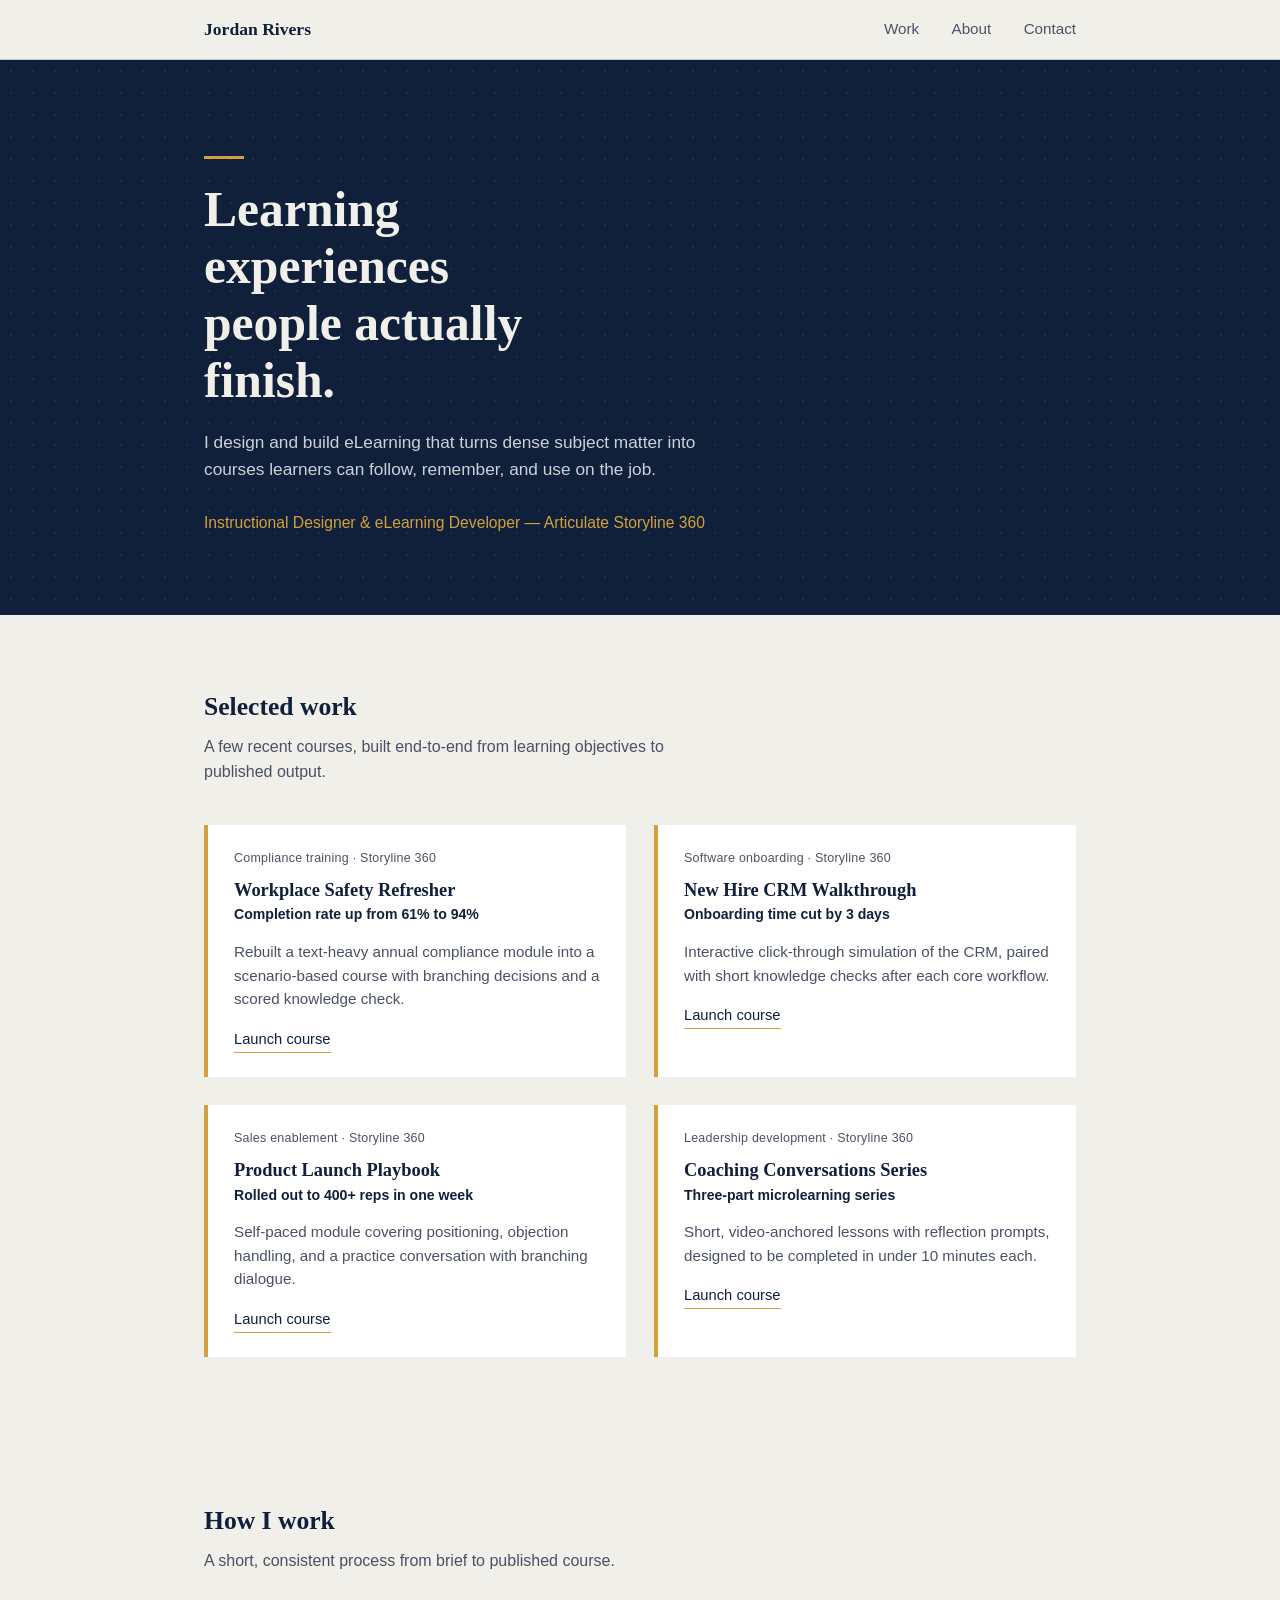
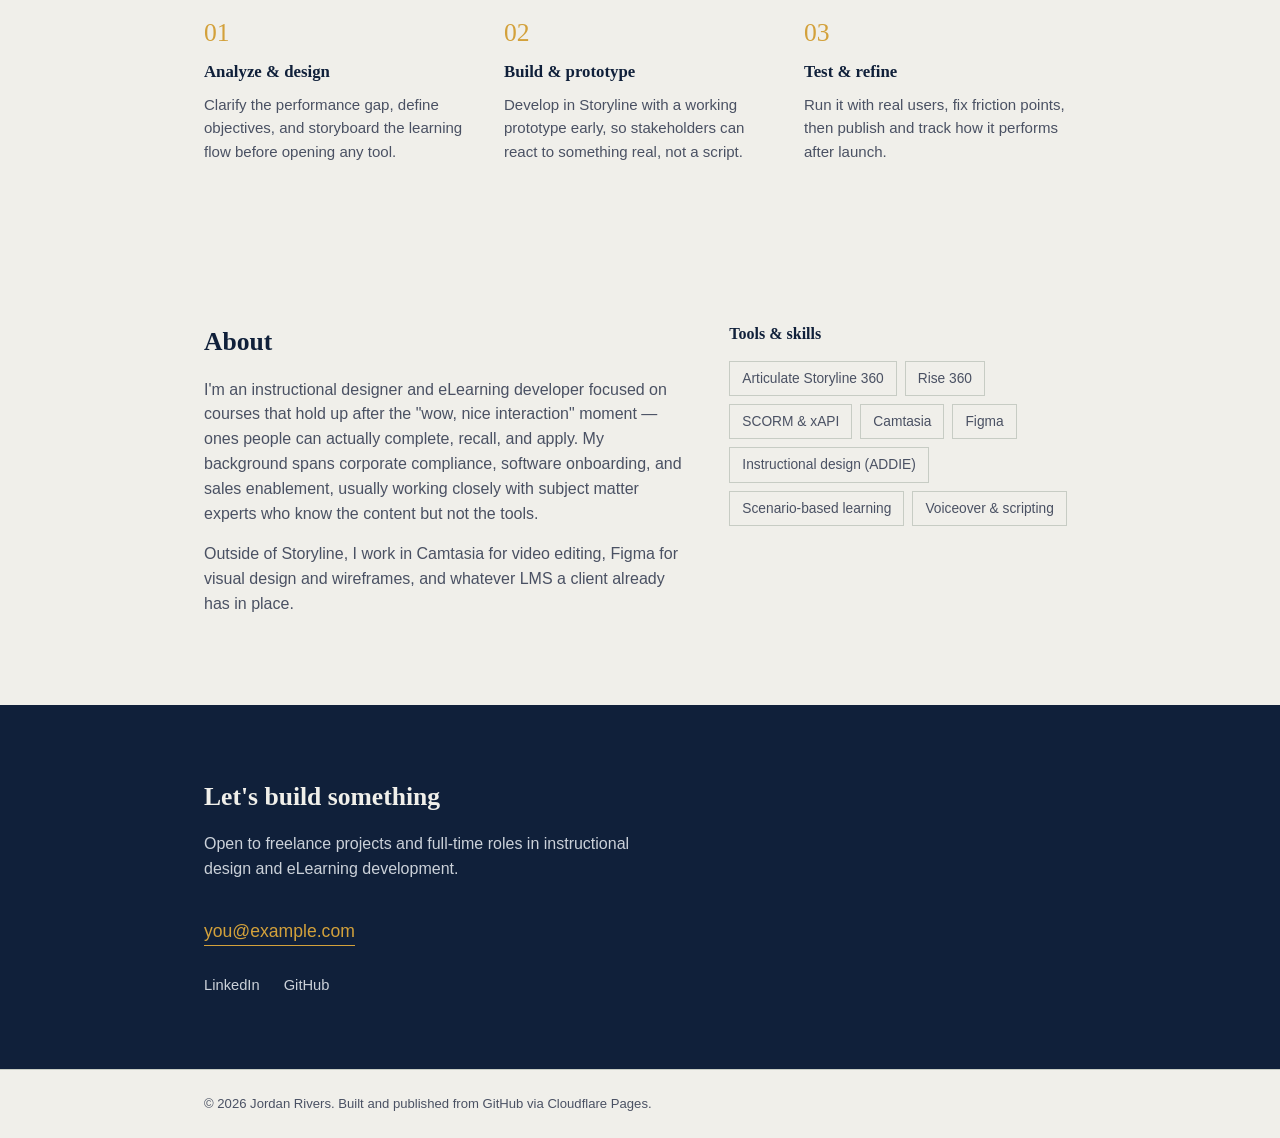
==== index.html @ ca7cd259 "html index  file for the site" ====
<!DOCTYPE html>
<html lang="en">
<head>
<meta charset="UTF-8">
<meta name="viewport" content="width=device-width, initial-scale=1.0">
<title>Jordan Rivers — Instructional Design & eLearning Development</title>
<style>
  :root{
    --ink:#10203A;
    --chalk:#F0EFEA;
    --gold:#D3A13B;
    --rule:#C7CCC4;
    --text:#1E2430;
    --text-soft:#4A5163;
  }

  *{box-sizing:border-box;}
  html{scroll-behavior:smooth;}
  body{
    margin:0;
    background:var(--chalk);
    color:var(--text);
    font-family:-apple-system, BlinkMacSystemFont, "Segoe UI", Roboto, Helvetica, Arial, sans-serif;
    line-height:1.55;
  }
  h1, h2, h3{
    font-family:Charter, Georgia, "Times New Roman", serif;
    font-weight:600;
    margin:0;
    color:var(--ink);
  }
  a{color:inherit;}
  .wrap{
    max-width:920px;
    margin:0 auto;
    padding:0 24px;
  }

  /* Header */
  header{
    position:sticky;
    top:0;
    background:rgba(240,239,234,0.92);
    backdrop-filter:blur(6px);
    border-bottom:1px solid var(--rule);
    z-index:10;
  }
  header .wrap{
    display:flex;
    align-items:center;
    justify-content:space-between;
    padding-top:16px;
    padding-bottom:16px;
  }
  .mark{
    font-family:Charter, Georgia, serif;
    font-weight:600;
    font-size:1.1rem;
    color:var(--ink);
    text-decoration:none;
  }
  nav a{
    text-decoration:none;
    margin-left:28px;
    font-size:0.95rem;
    color:var(--text-soft);
    border-bottom:1px solid transparent;
    padding-bottom:2px;
  }
  nav a:hover{
    color:var(--ink);
    border-bottom-color:var(--gold);
  }

  /* Hero */
  .hero{
    background:var(--ink);
    color:var(--chalk);
    background-image:
      radial-gradient(circle, rgba(240,239,234,0.08) 1px, transparent 1px);
    background-size:22px 22px;
    padding:96px 0 80px;
  }
  .hero .eyebrow-line{
    width:40px;
    height:3px;
    background:var(--gold);
    margin-bottom:22px;
  }
  .hero h1{
    color:var(--chalk);
    font-size:clamp(2.1rem, 4.5vw, 3.1rem);
    line-height:1.15;
    max-width:14ch;
  }
  .hero p{
    max-width:52ch;
    color:#CBD1D9;
    font-size:1.08rem;
    margin-top:20px;
  }
  .hero .role{
    margin-top:28px;
    font-size:0.98rem;
    color:var(--gold);
  }

  section{padding:72px 0;}
  section h2{
    font-size:1.6rem;
    margin-bottom:8px;
  }
  section > .wrap > p.lede{
    color:var(--text-soft);
    max-width:56ch;
    margin-top:0;
    margin-bottom:40px;
  }

  /* Work grid */
  .work-grid{
    display:grid;
    grid-template-columns:1fr 1fr;
    gap:28px;
  }
  .card{
    background:#fff;
    border-left:4px solid var(--gold);
    padding:24px 26px;
  }
  .card .tag{
    font-size:0.78rem;
    color:var(--text-soft);
    letter-spacing:0.02em;
  }
  .card h3{
    font-size:1.15rem;
    margin-top:8px;
  }
  .card p{
    color:var(--text-soft);
    font-size:0.95rem;
    margin:10px 0 16px;
  }
  .card .stat{
    font-size:0.88rem;
    color:var(--ink);
    font-weight:600;
    margin-bottom:14px;
  }
  .card a.launch{
    display:inline-block;
    font-size:0.92rem;
    text-decoration:none;
    color:var(--ink);
    border-bottom:1px solid var(--gold);
    padding-bottom:1px;
  }
  .card a.launch:hover{color:var(--gold);}

  /* Process */
  .process{
    display:grid;
    grid-template-columns:repeat(3, 1fr);
    gap:28px;
  }
  .process .step .num{
    font-family:Charter, Georgia, serif;
    font-size:1.6rem;
    color:var(--gold);
  }
  .process .step h3{
    font-size:1.05rem;
    margin-top:6px;
  }
  .process .step p{
    color:var(--text-soft);
    font-size:0.94rem;
    margin-top:8px;
  }

  /* About */
  .about-grid{
    display:grid;
    grid-template-columns:1.4fr 1fr;
    gap:40px;
    align-items:start;
  }
  .about-grid p{
    color:var(--text-soft);
    font-size:1rem;
    max-width:58ch;
  }
  .skills{
    display:flex;
    flex-wrap:wrap;
    gap:8px;
    padding:0;
    margin:0;
    list-style:none;
  }
  .skills li{
    border:1px solid var(--rule);
    padding:6px 12px;
    font-size:0.86rem;
    color:var(--text-soft);
  }

  /* Contact */
  .contact{
    background:var(--ink);
    color:var(--chalk);
  }
  .contact h2{color:var(--chalk);}
  .contact p{color:#CBD1D9; max-width:48ch;}
  .contact a.email{
    display:inline-block;
    margin-top:20px;
    font-size:1.1rem;
    color:var(--gold);
    text-decoration:none;
    border-bottom:1px solid var(--gold);
  }
  .contact .links{
    margin-top:28px;
    display:flex;
    gap:24px;
    font-size:0.92rem;
  }
  .contact .links a{text-decoration:none; color:#CBD1D9;}
  .contact .links a:hover{color:var(--gold);}

  footer{
    padding:24px 0;
    font-size:0.82rem;
    color:var(--text-soft);
    border-top:1px solid var(--rule);
  }

  @media (max-width: 680px){
    .work-grid, .process, .about-grid{grid-template-columns:1fr;}
    nav a{margin-left:16px; font-size:0.88rem;}
    .hero{padding:72px 0 56px;}
  }
</style>
</head>
<body>

<header>
  <div class="wrap">
    <a class="mark" href="#top">Jordan Rivers</a>
    <nav>
      <a href="#work">Work</a>
      <a href="#about">About</a>
      <a href="#contact">Contact</a>
    </nav>
  </div>
</header>

<div class="hero" id="top">
  <div class="wrap">
    <div class="eyebrow-line"></div>
    <h1>Learning experiences people actually finish.</h1>
    <p>I design and build eLearning that turns dense subject matter into courses learners can follow, remember, and use on the job.</p>
    <div class="role">Instructional Designer &amp; eLearning Developer — Articulate Storyline 360</div>
  </div>
</div>

<section id="work">
  <div class="wrap">
    <h2>Selected work</h2>
    <p class="lede">A few recent courses, built end-to-end from learning objectives to published output.</p>

    <div class="work-grid">
      <div class="card">
        <div class="tag">Compliance training · Storyline 360</div>
        <h3>Workplace Safety Refresher</h3>
        <div class="stat">Completion rate up from 61% to 94%</div>
        <p>Rebuilt a text-heavy annual compliance module into a scenario-based course with branching decisions and a scored knowledge check.</p>
        <a class="launch" href="course1/index.html">Launch course</a>
      </div>

      <div class="card">
        <div class="tag">Software onboarding · Storyline 360</div>
        <h3>New Hire CRM Walkthrough</h3>
        <div class="stat">Onboarding time cut by 3 days</div>
        <p>Interactive click-through simulation of the CRM, paired with short knowledge checks after each core workflow.</p>
        <a class="launch" href="course2/index.html">Launch course</a>
      </div>

      <div class="card">
        <div class="tag">Sales enablement · Storyline 360</div>
        <h3>Product Launch Playbook</h3>
        <div class="stat">Rolled out to 400+ reps in one week</div>
        <p>Self-paced module covering positioning, objection handling, and a practice conversation with branching dialogue.</p>
        <a class="launch" href="course3/index.html">Launch course</a>
      </div>

      <div class="card">
        <div class="tag">Leadership development · Storyline 360</div>
        <h3>Coaching Conversations Series</h3>
        <div class="stat">Three-part microlearning series</div>
        <p>Short, video-anchored lessons with reflection prompts, designed to be completed in under 10 minutes each.</p>
        <a class="launch" href="course4/index.html">Launch course</a>
      </div>
    </div>
  </div>
</section>

<section>
  <div class="wrap">
    <h2>How I work</h2>
    <p class="lede">A short, consistent process from brief to published course.</p>
    <div class="process">
      <div class="step">
        <div class="num">01</div>
        <h3>Analyze &amp; design</h3>
        <p>Clarify the performance gap, define objectives, and storyboard the learning flow before opening any tool.</p>
      </div>
      <div class="step">
        <div class="num">02</div>
        <h3>Build &amp; prototype</h3>
        <p>Develop in Storyline with a working prototype early, so stakeholders can react to something real, not a script.</p>
      </div>
      <div class="step">
        <div class="num">03</div>
        <h3>Test &amp; refine</h3>
        <p>Run it with real users, fix friction points, then publish and track how it performs after launch.</p>
      </div>
    </div>
  </div>
</section>

<section id="about">
  <div class="wrap">
    <div class="about-grid">
      <div>
        <h2>About</h2>
        <p>I'm an instructional designer and eLearning developer focused on courses that hold up after the "wow, nice interaction" moment — ones people can actually complete, recall, and apply. My background spans corporate compliance, software onboarding, and sales enablement, usually working closely with subject matter experts who know the content but not the tools.</p>
        <p>Outside of Storyline, I work in Camtasia for video editing, Figma for visual design and wireframes, and whatever LMS a client already has in place.</p>
      </div>
      <div>
        <h3 style="font-size:1rem; margin-bottom:14px;">Tools &amp; skills</h3>
        <ul class="skills">
          <li>Articulate Storyline 360</li>
          <li>Rise 360</li>
          <li>SCORM &amp; xAPI</li>
          <li>Camtasia</li>
          <li>Figma</li>
          <li>Instructional design (ADDIE)</li>
          <li>Scenario-based learning</li>
          <li>Voiceover &amp; scripting</li>
        </ul>
      </div>
    </div>
  </div>
</section>

<section class="contact" id="contact">
  <div class="wrap">
    <h2>Let's build something</h2>
    <p>Open to freelance projects and full-time roles in instructional design and eLearning development.</p>
    <a class="email" href="mailto:you@example.com">you@example.com</a>
    <div class="links">
      <a href="https://www.linkedin.com/in/yourname" target="_blank" rel="noopener">LinkedIn</a>
      <a href="https://github.com/yourusername" target="_blank" rel="noopener">GitHub</a>
    </div>
  </div>
</section>

<footer>
  <div class="wrap">
    &copy; 2026 Jordan Rivers. Built and published from GitHub via Cloudflare Pages.
  </div>
</footer>

</body>
</html>
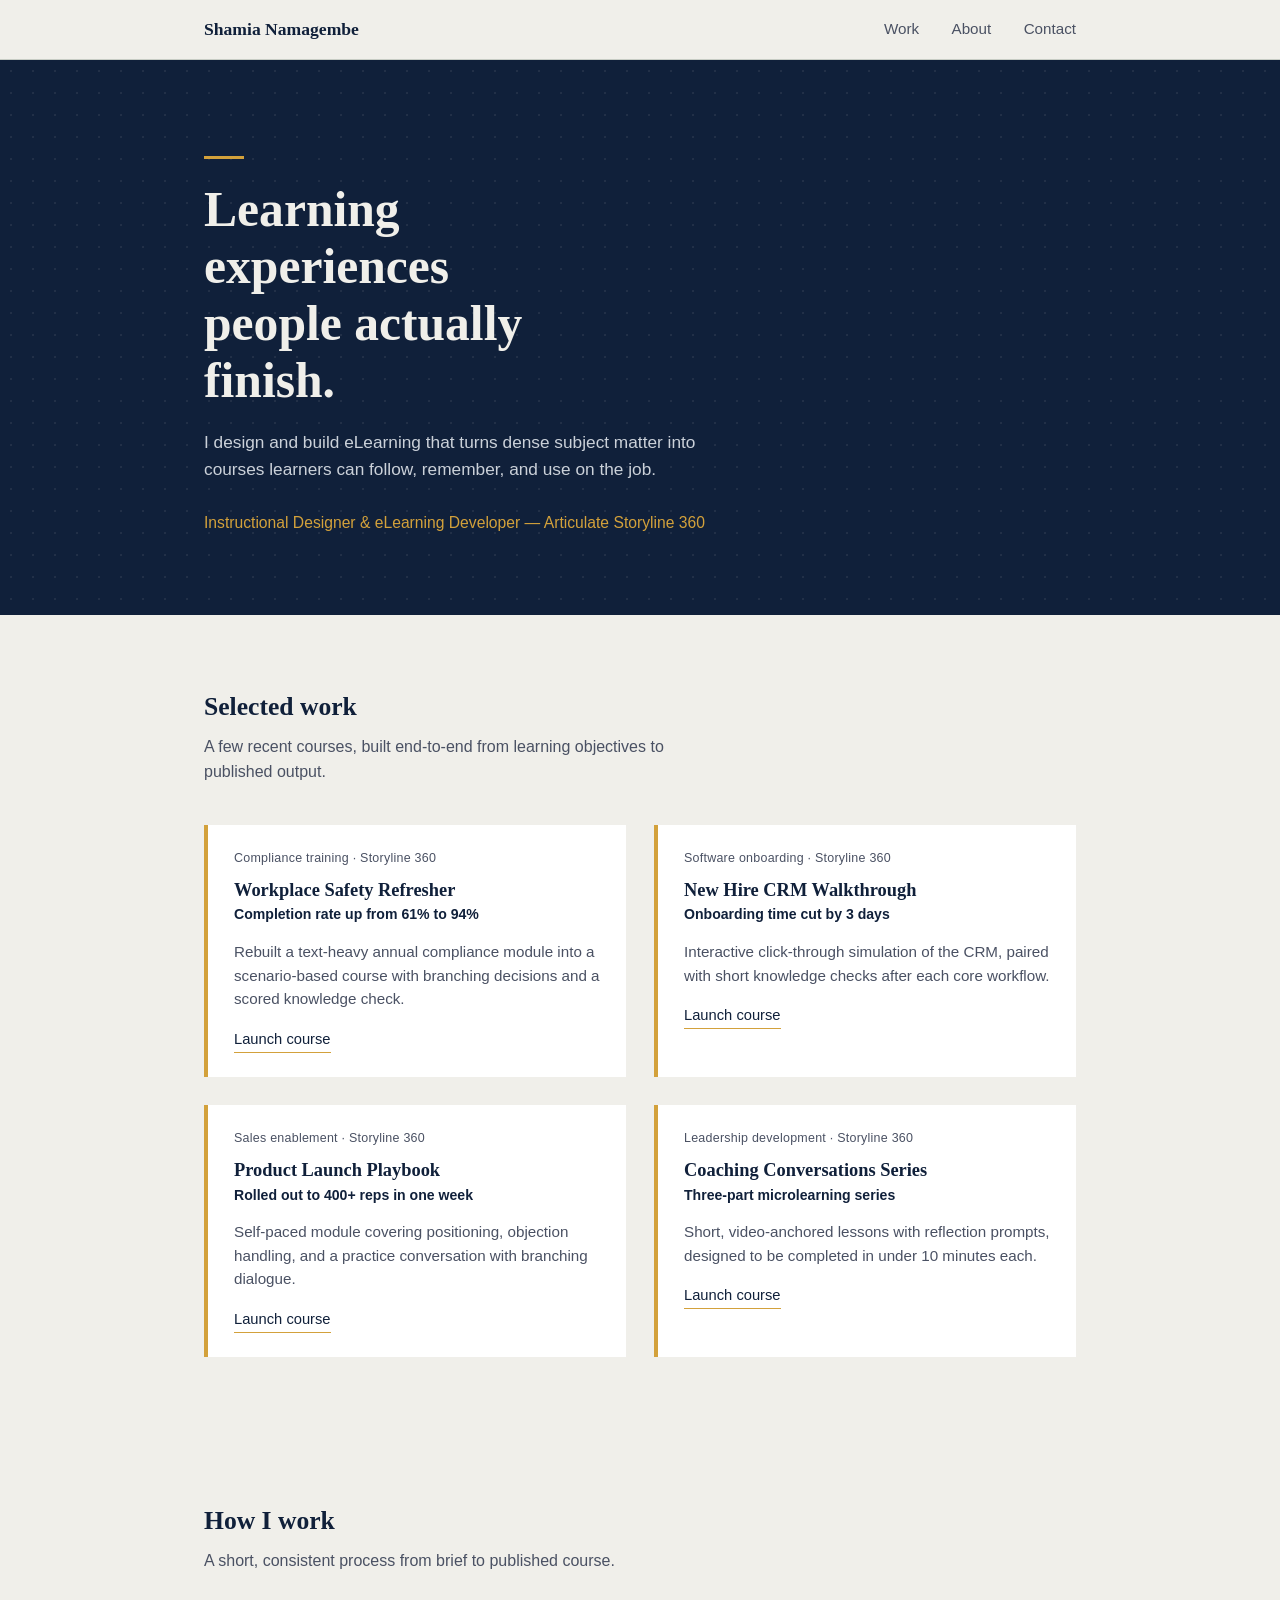
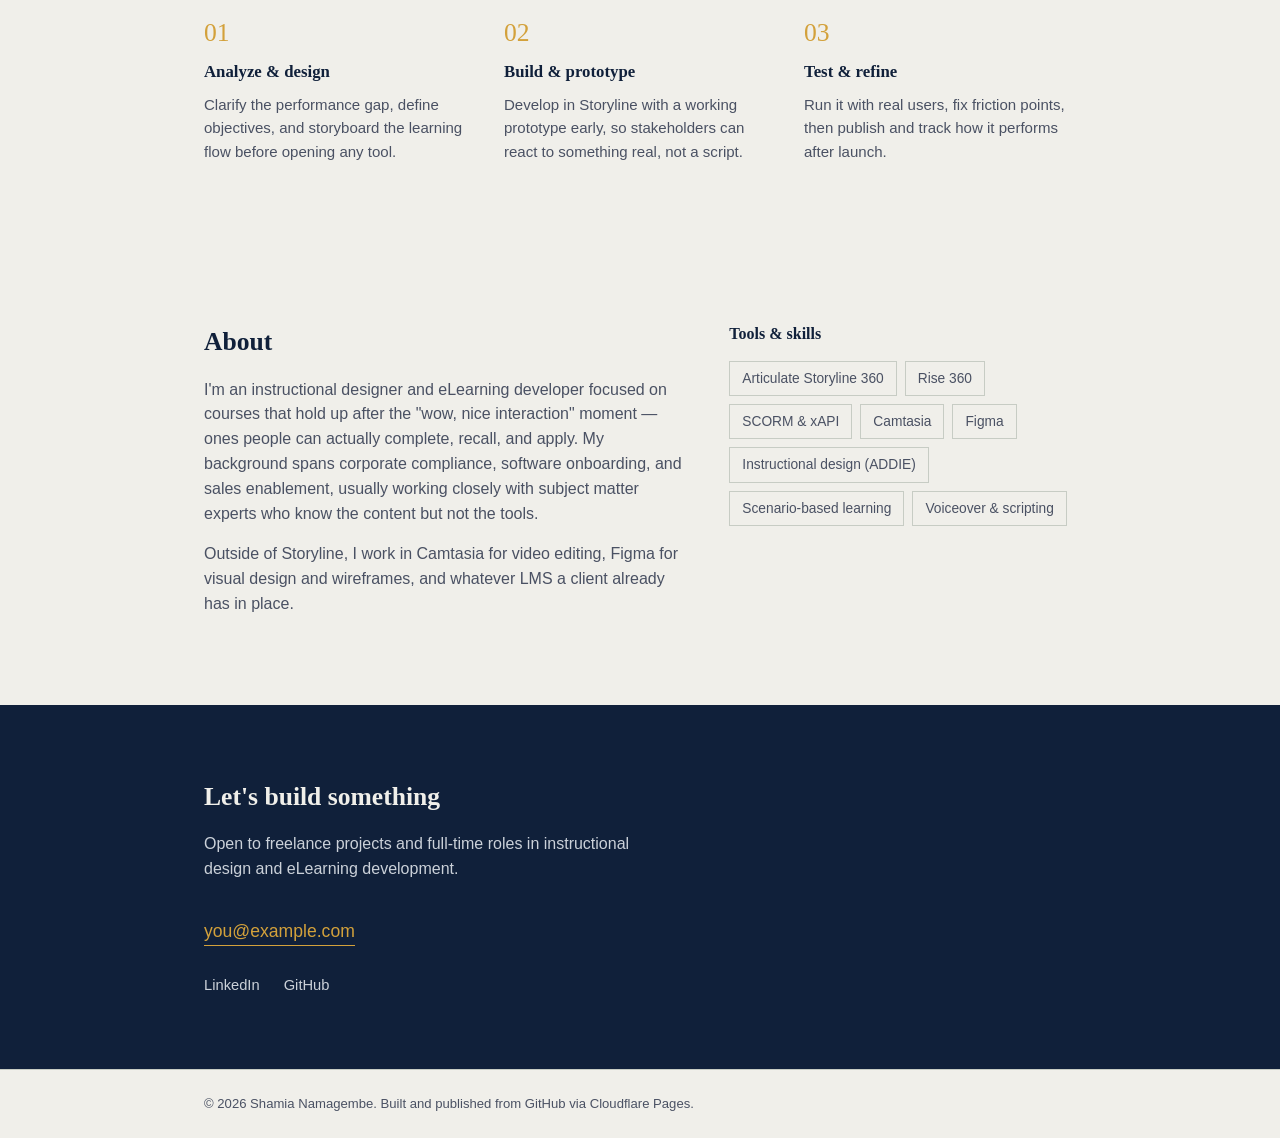
==== commit 64346c62: "change to my name" ====
--- a/index.html
+++ b/index.html
@@ -3,7 +3,7 @@
 <head>
 <meta charset="UTF-8">
 <meta name="viewport" content="width=device-width, initial-scale=1.0">
-<title>Jordan Rivers — Instructional Design & eLearning Development</title>
+<title>Shamia Namagembe — Instructional Design & eLearning Develope</title>
 <style>
   :root{
     --ink:#10203A;
@@ -248,7 +248,7 @@
 
 <header>
   <div class="wrap">
-    <a class="mark" href="#top">Jordan Rivers</a>
+    <a class="mark" href="#top">Shamia Namagembe</a>
     <nav>
       <a href="#work">Work</a>
       <a href="#about">About</a>
@@ -370,7 +370,7 @@
 
 <footer>
   <div class="wrap">
-    &copy; 2026 Jordan Rivers. Built and published from GitHub via Cloudflare Pages.
+    &copy; 2026 Shamia Namagembe. Built and published from GitHub via Cloudflare Pages.
   </div>
 </footer>
 
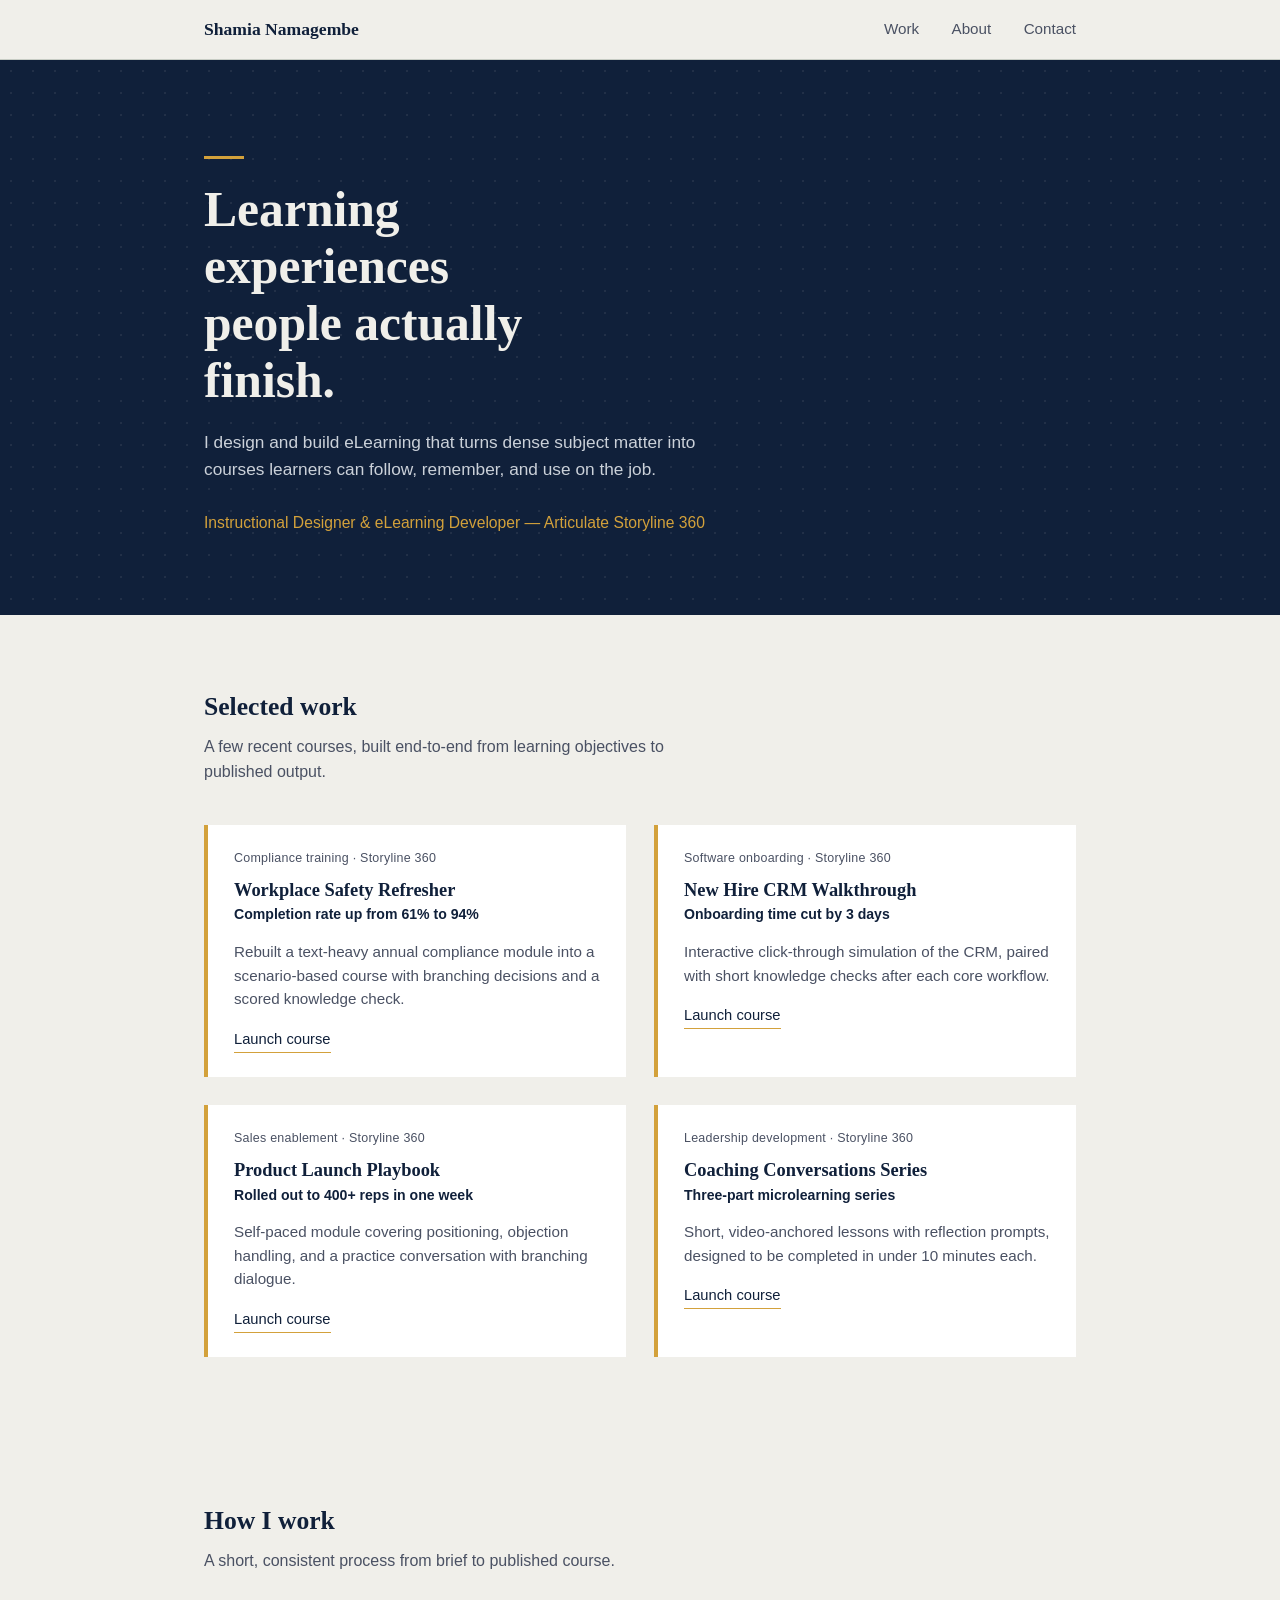
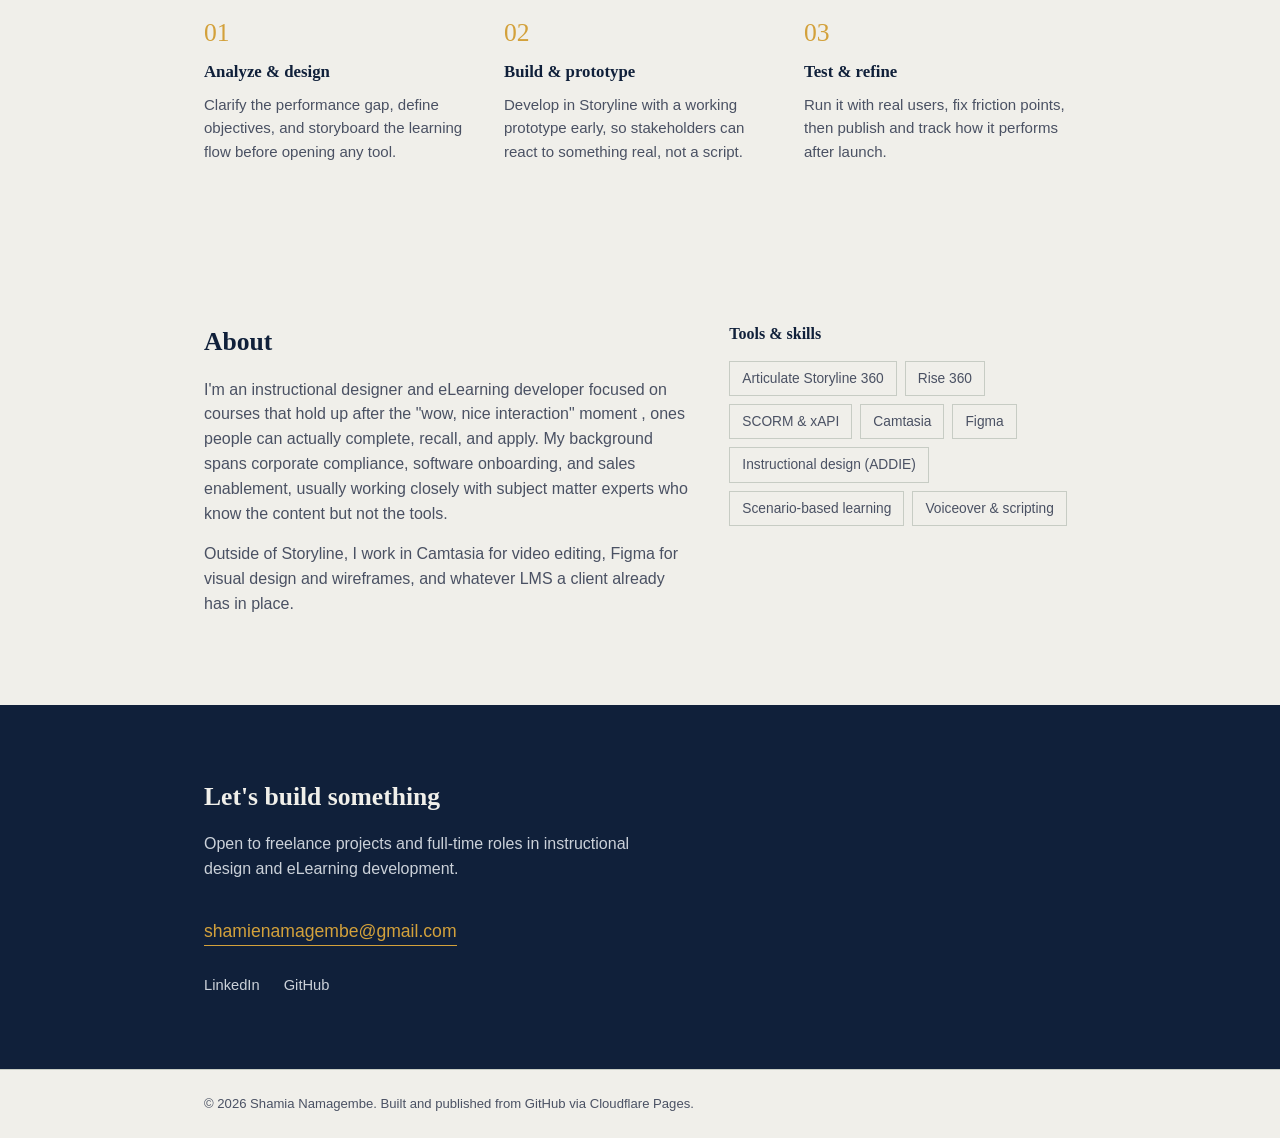
==== commit 38ddafb5: "modified" ====
--- a/index.html
+++ b/index.html
@@ -336,7 +336,7 @@
     <div class="about-grid">
       <div>
         <h2>About</h2>
-        <p>I'm an instructional designer and eLearning developer focused on courses that hold up after the "wow, nice interaction" moment — ones people can actually complete, recall, and apply. My background spans corporate compliance, software onboarding, and sales enablement, usually working closely with subject matter experts who know the content but not the tools.</p>
+        <p>I'm an instructional designer and eLearning developer focused on courses that hold up after the "wow, nice interaction" moment , ones people can actually complete, recall, and apply. My background spans corporate compliance, software onboarding, and sales enablement, usually working closely with subject matter experts who know the content but not the tools.</p>
         <p>Outside of Storyline, I work in Camtasia for video editing, Figma for visual design and wireframes, and whatever LMS a client already has in place.</p>
       </div>
       <div>
@@ -360,10 +360,10 @@
   <div class="wrap">
     <h2>Let's build something</h2>
     <p>Open to freelance projects and full-time roles in instructional design and eLearning development.</p>
-    <a class="email" href="mailto:you@example.com">you@example.com</a>
+    <a class="email" href="mailto:shamienamagembe@gmail.com">shamienamagembe@gmail.com</a>
     <div class="links">
       <a href="https://www.linkedin.com/in/yourname" target="_blank" rel="noopener">LinkedIn</a>
-      <a href="https://github.com/yourusername" target="_blank" rel="noopener">GitHub</a>
+      <a href="https://github.com/shamia-code" target="_blank" rel="noopener">GitHub</a>
     </div>
   </div>
 </section>
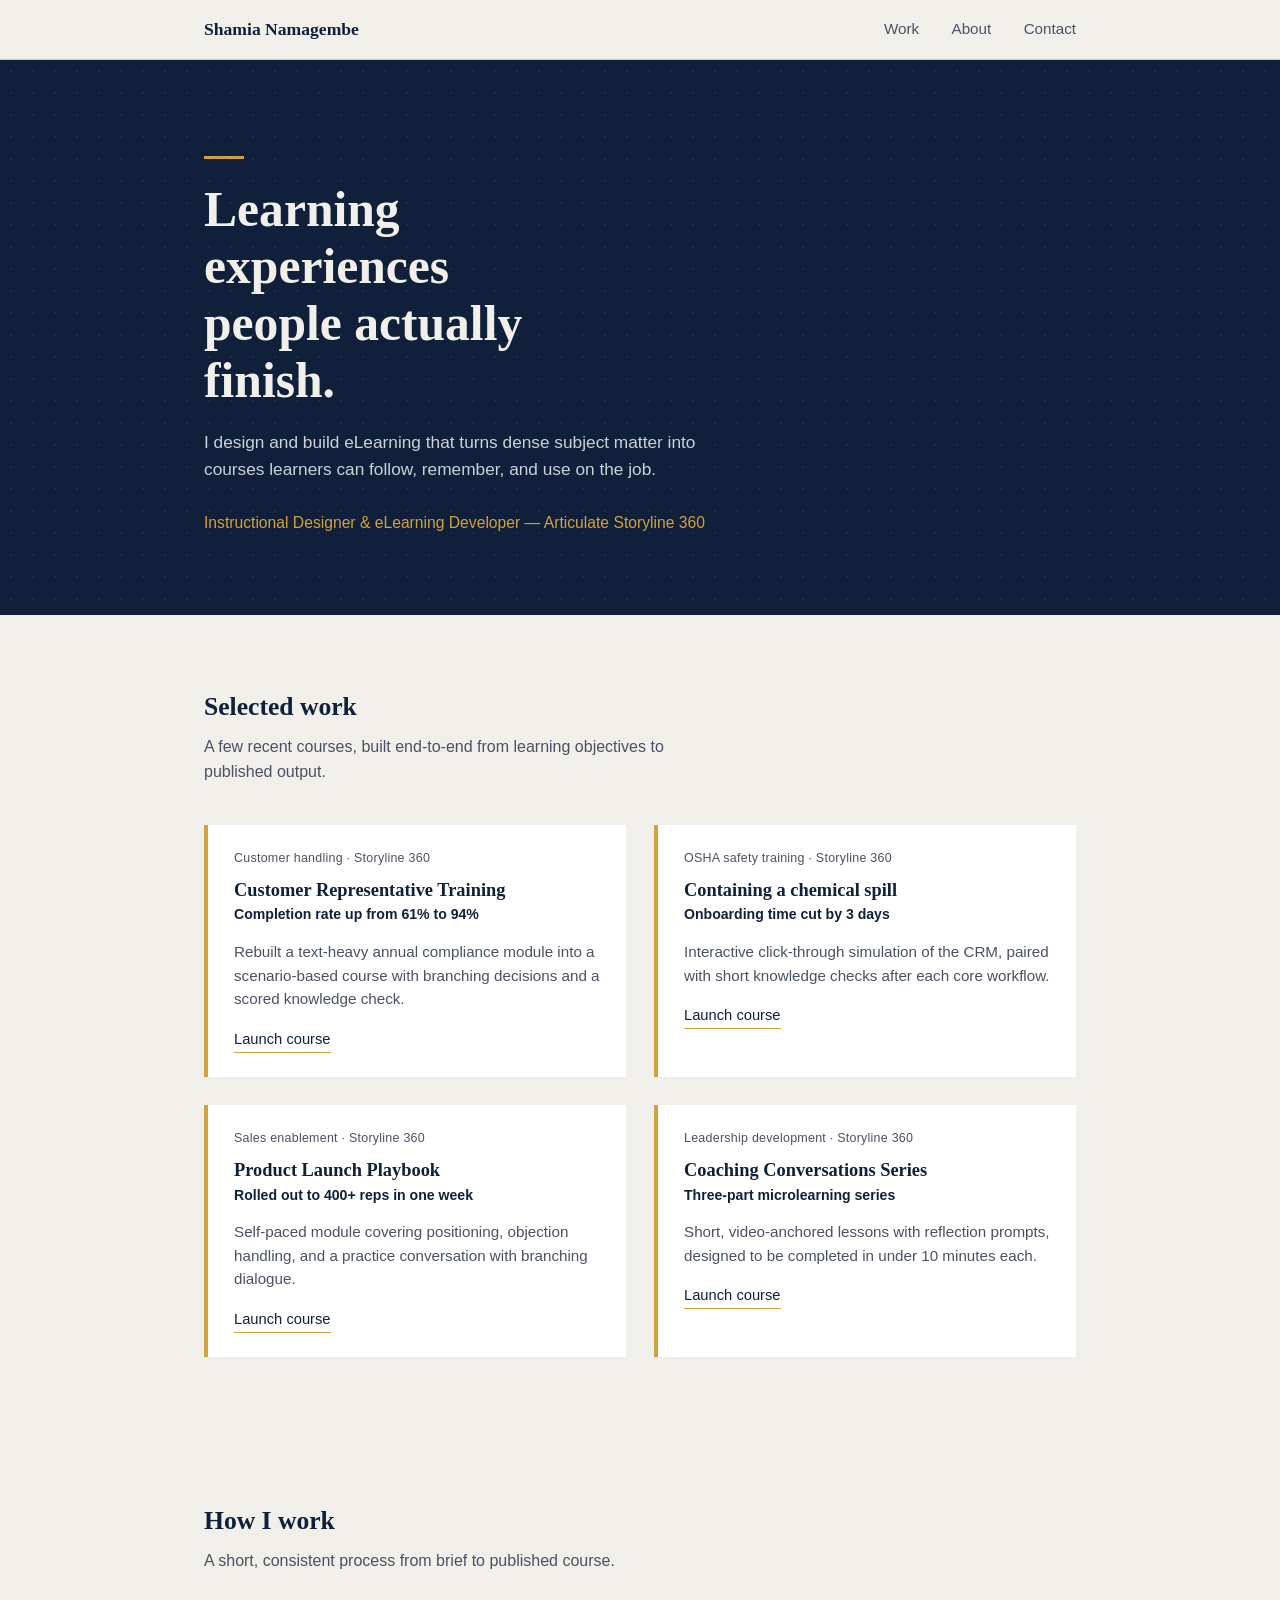
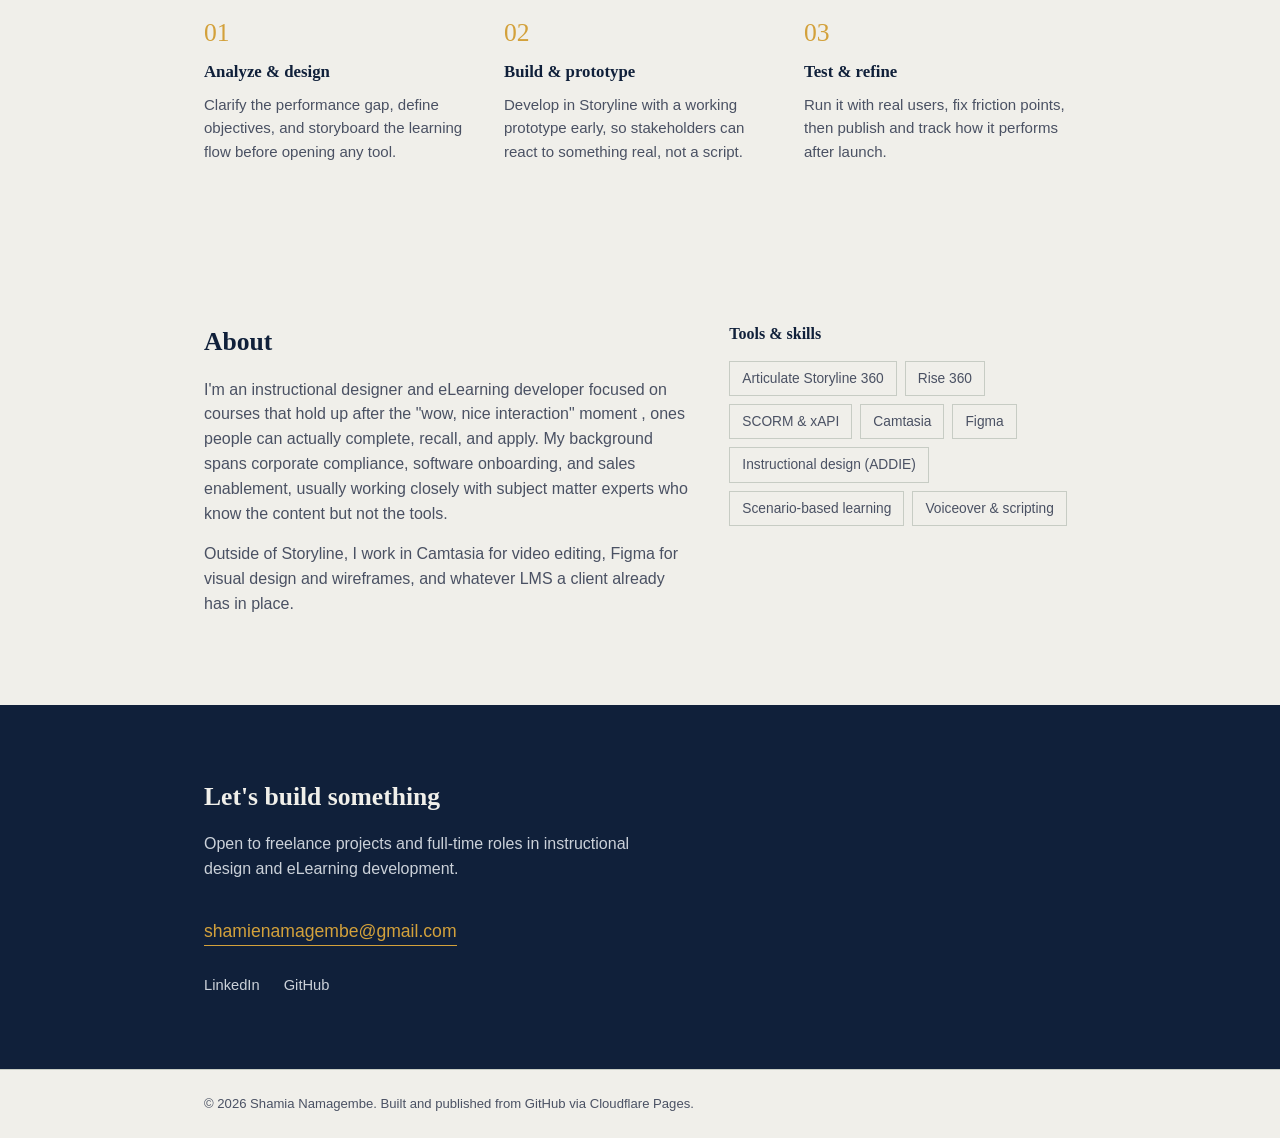
==== commit 954585ee: "Added links to the  story files" ====
--- a/index.html
+++ b/index.html
@@ -273,19 +273,19 @@
 
     <div class="work-grid">
       <div class="card">
-        <div class="tag">Compliance training · Storyline 360</div>
-        <h3>Workplace Safety Refresher</h3>
+        <div class="tag">Customer handling · Storyline 360</div>
+        <h3>Customer Representative Training</h3>
         <div class="stat">Completion rate up from 61% to 94%</div>
         <p>Rebuilt a text-heavy annual compliance module into a scenario-based course with branching decisions and a scored knowledge check.</p>
-        <a class="launch" href="course1/index.html">Launch course</a>
+        <a class="launch" href="De-escalating-an-angry-customer/index.html">Launch course</a>
       </div>
 
       <div class="card">
-        <div class="tag">Software onboarding · Storyline 360</div>
-        <h3>New Hire CRM Walkthrough</h3>
+        <div class="tag">OSHA safety training · Storyline 360</div>
+        <h3>Containing a chemical spill</h3>
         <div class="stat">Onboarding time cut by 3 days</div>
         <p>Interactive click-through simulation of the CRM, paired with short knowledge checks after each core workflow.</p>
-        <a class="launch" href="course2/index.html">Launch course</a>
+        <a class="launch" href="How-to-contain-an-oil-spill-incident/index.html">Launch course</a>
       </div>
 
       <div class="card">
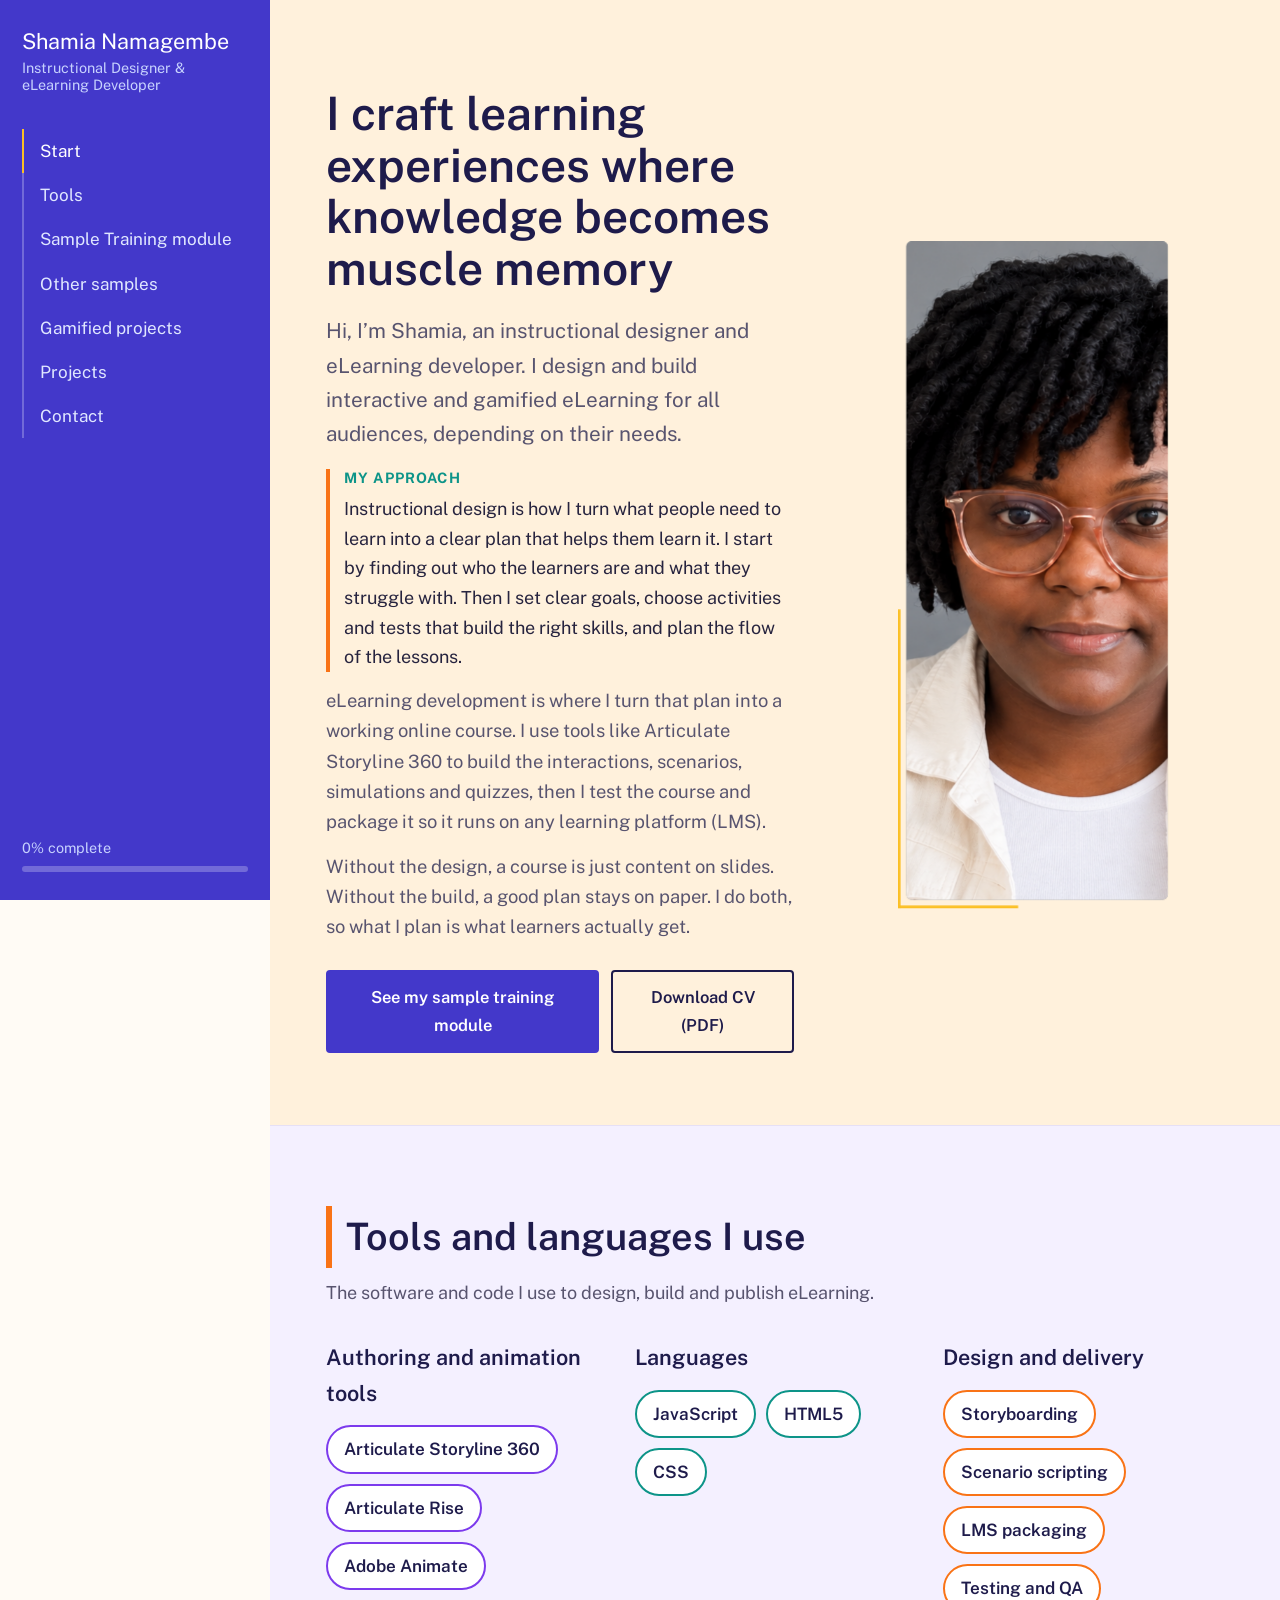
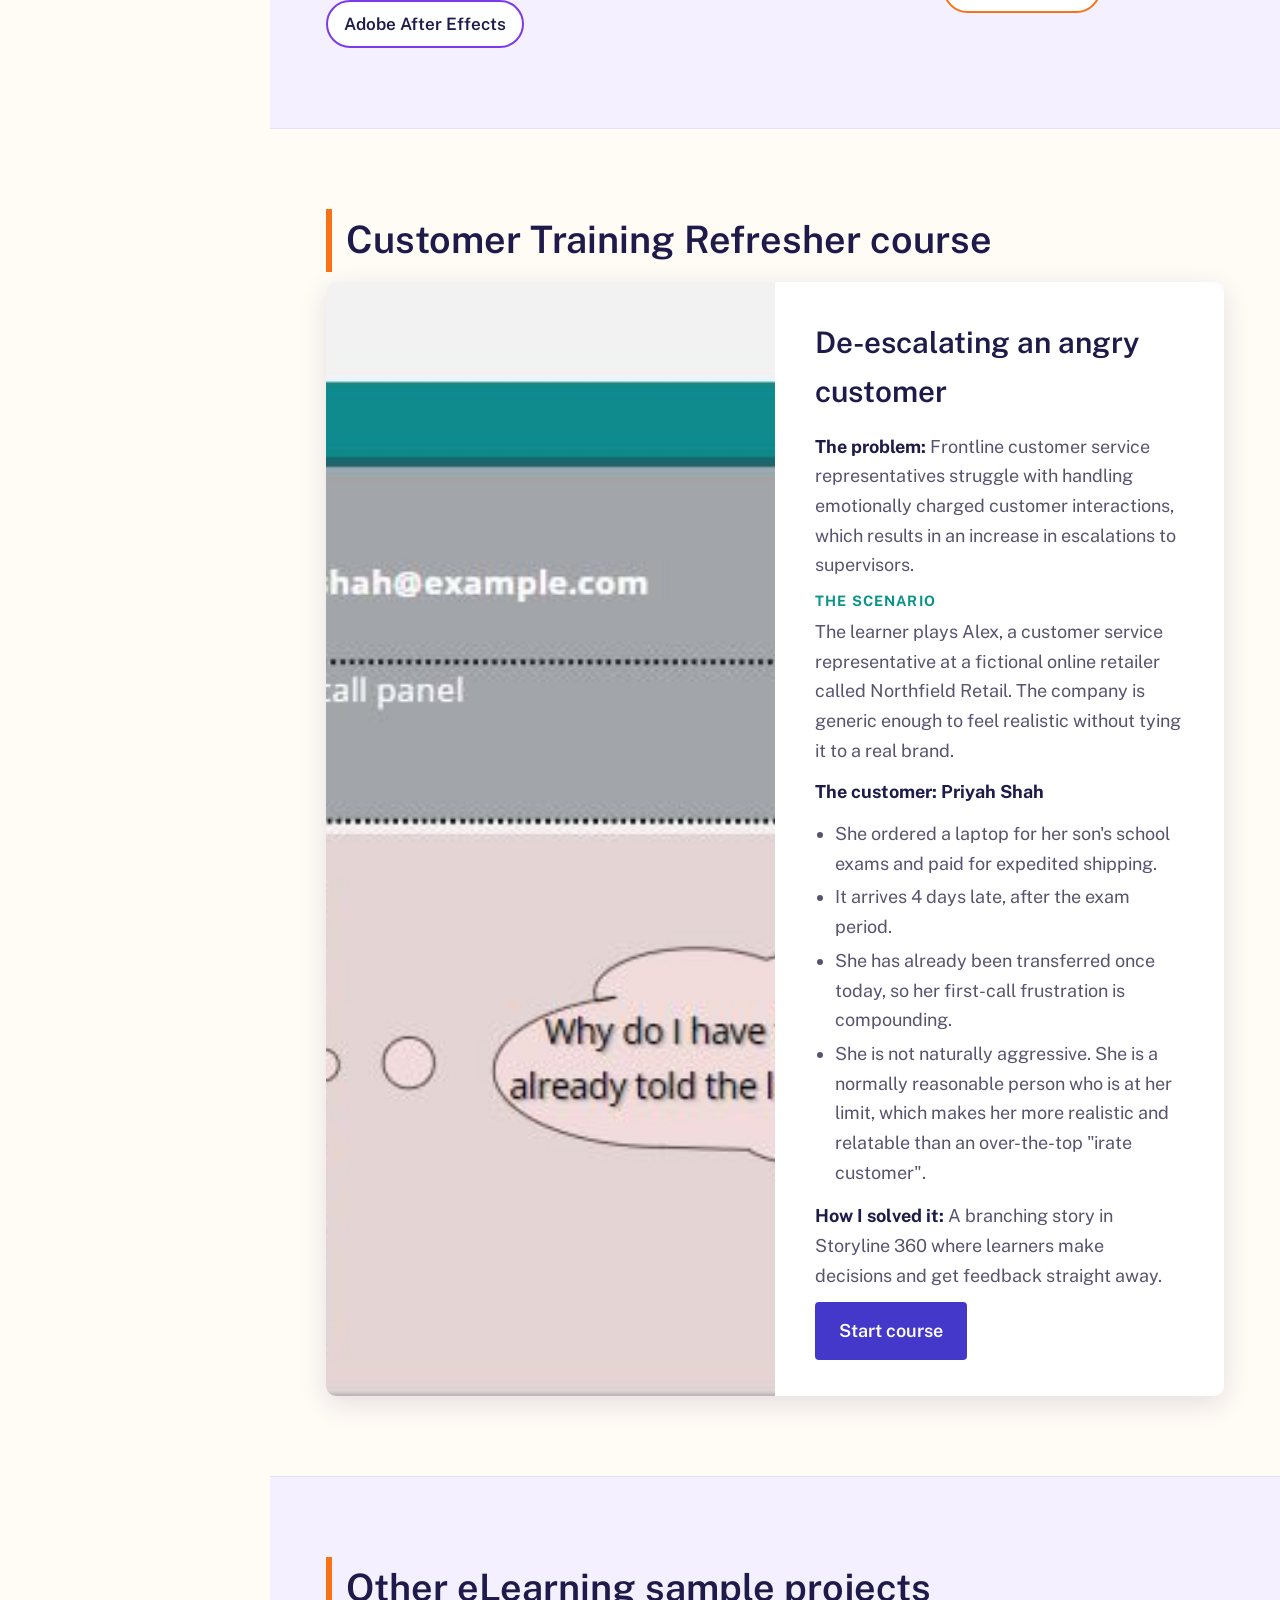
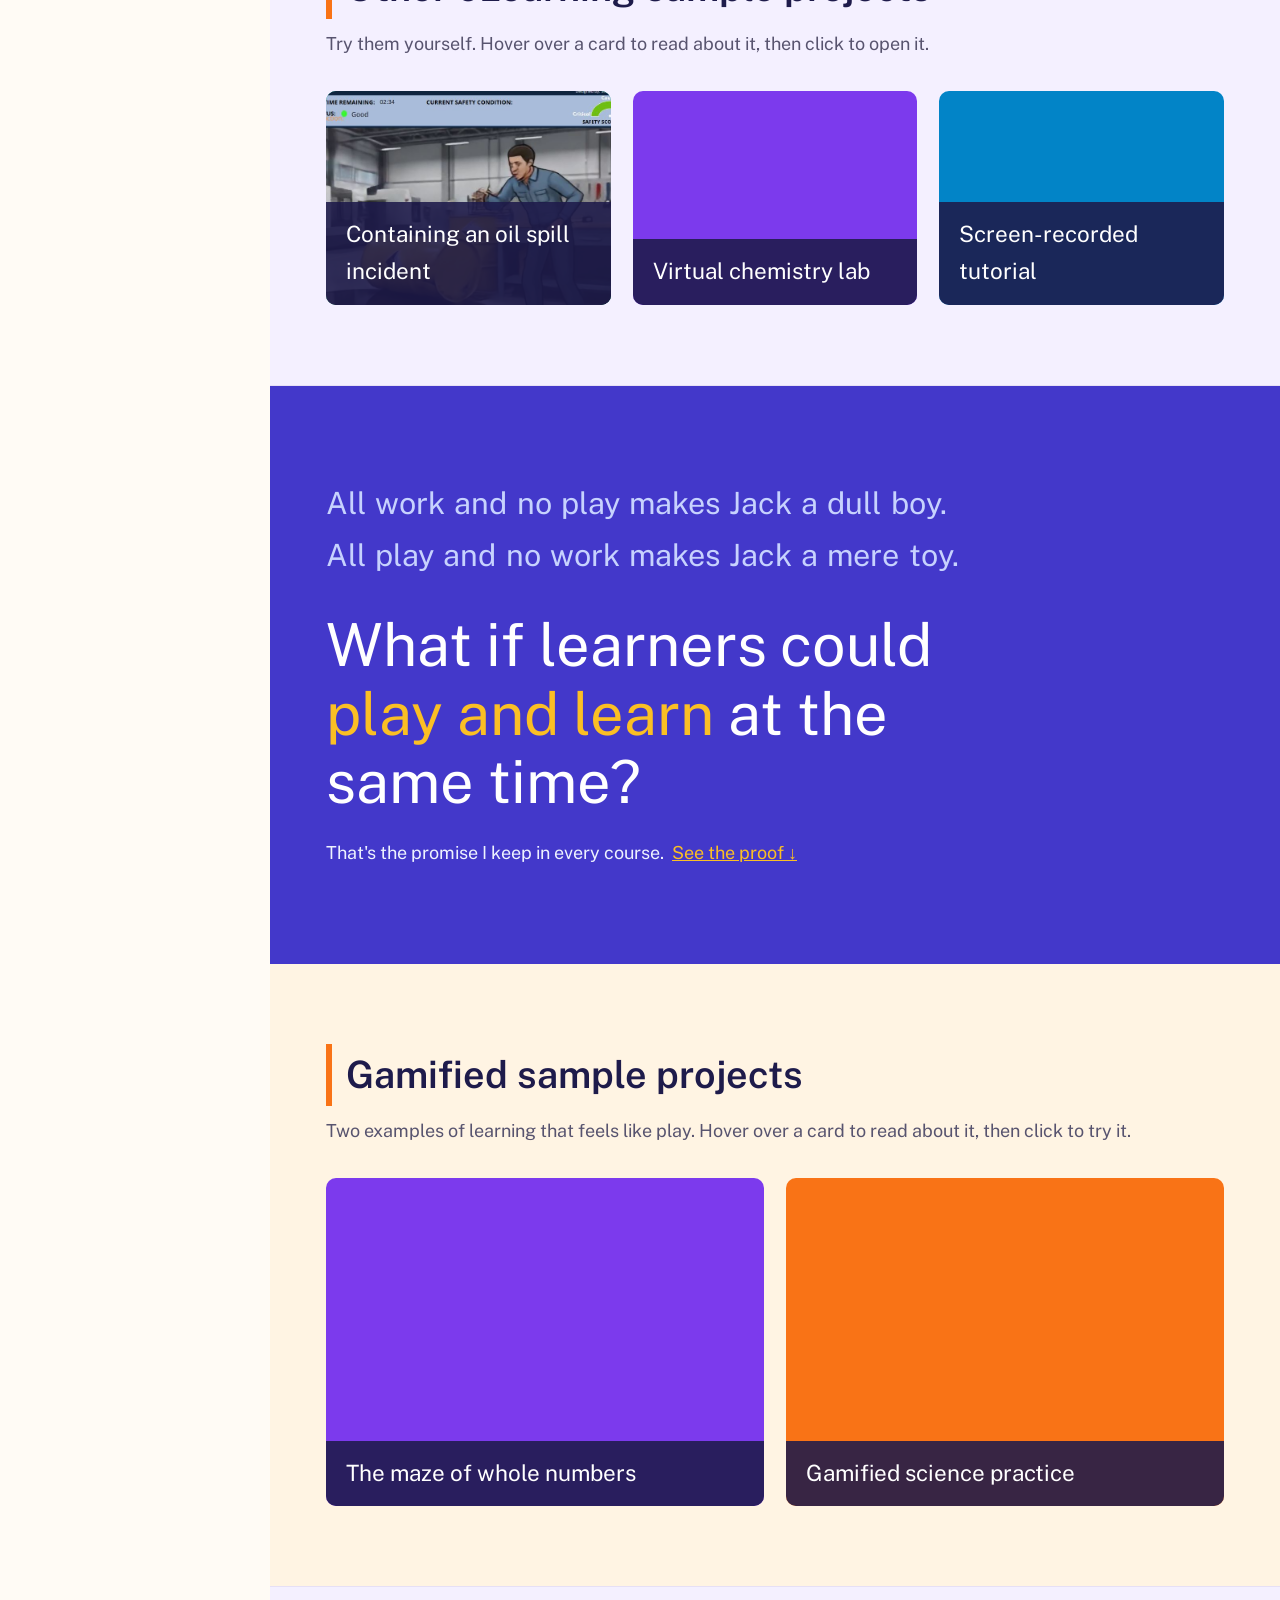
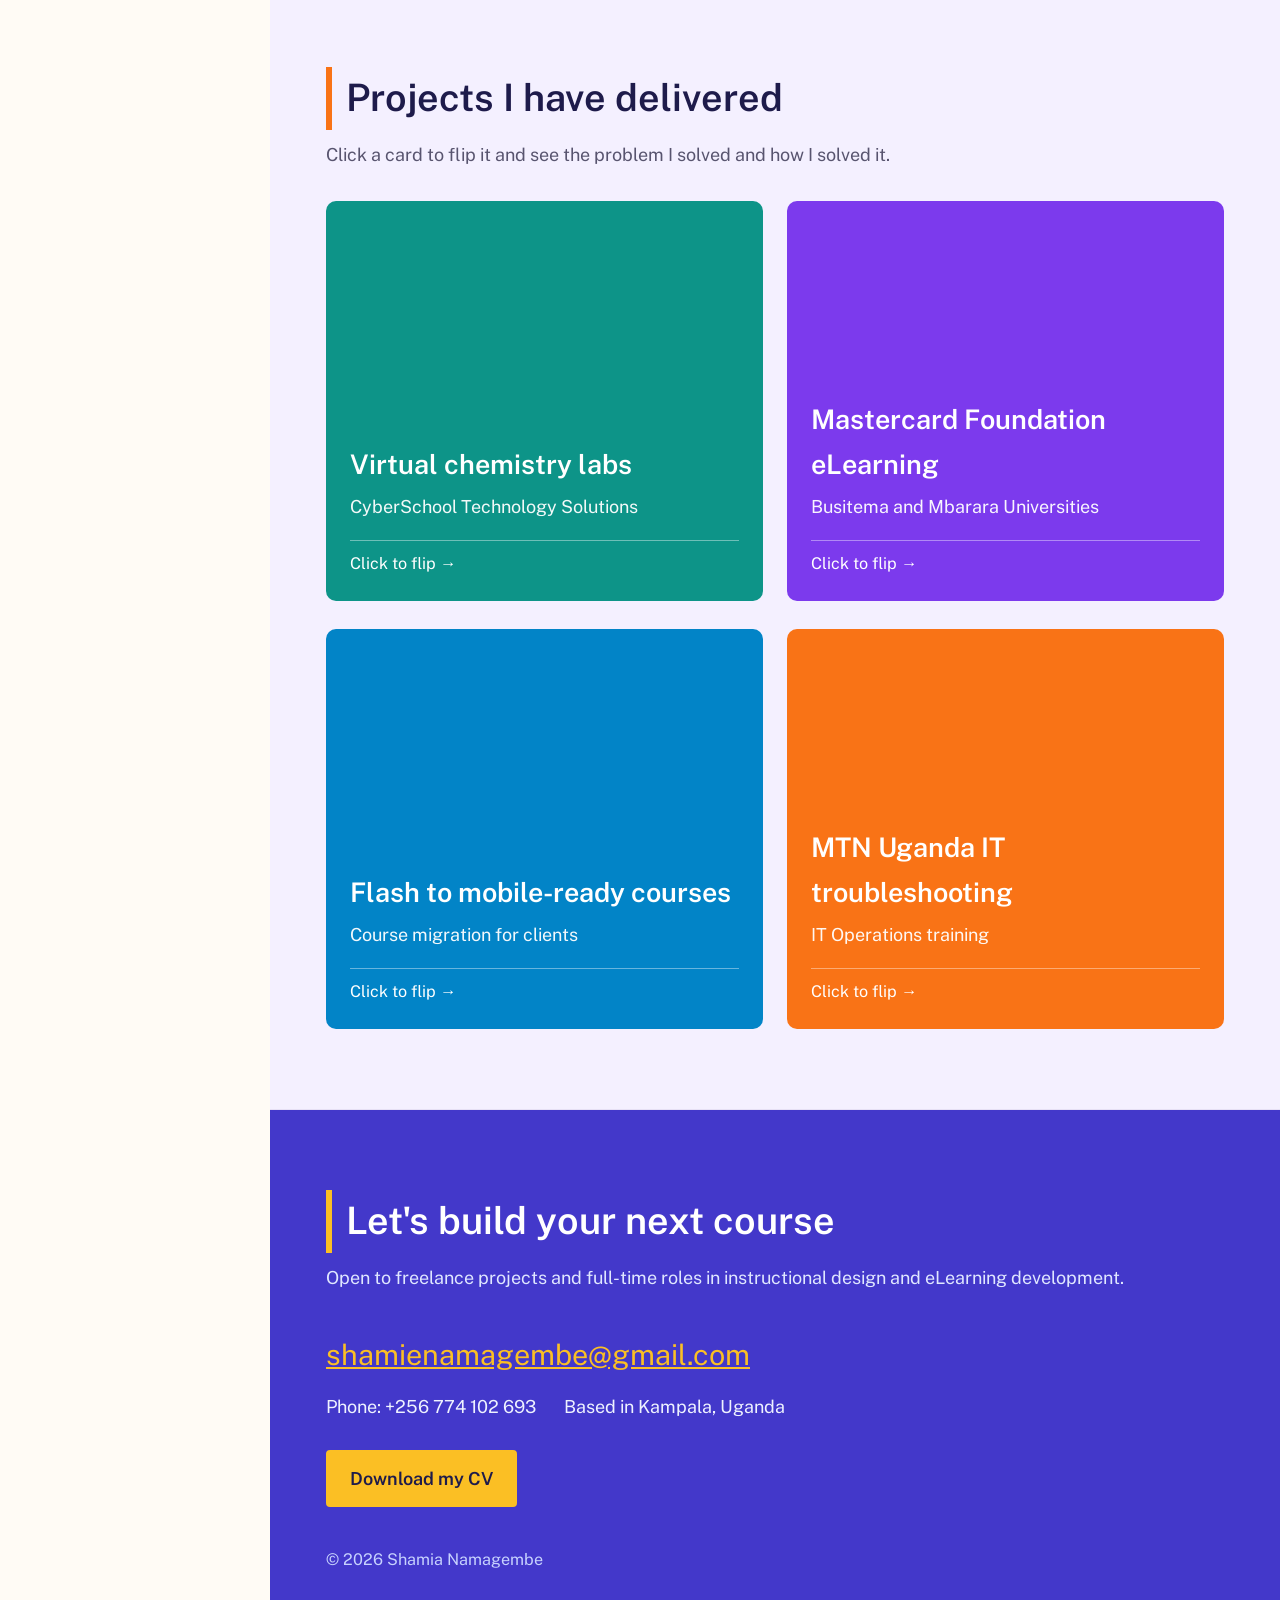
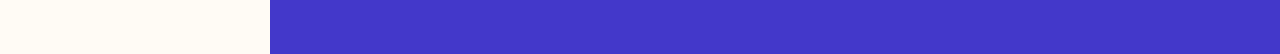
==== commit 1f510acf: "changes made in potfolio and mze" ====
--- a/index.html
+++ b/index.html
@@ -2,377 +2,281 @@
 <html lang="en">
 <head>
 <meta charset="UTF-8">
-<meta name="viewport" content="width=device-width, initial-scale=1.0">
-<title>Shamia Namagembe — Instructional Design & eLearning Develope</title>
+<meta name="viewport" content="width=device-width, initial-scale=1">
+<title>Shamia Namagembe | Instructional Designer & eLearning Developer</title>
+<meta name="description" content="Instructional designer and eLearning developer in Kampala, Uganda. Interactive, gamified and scenario-based learning built in Articulate Storyline 360.">
+<link rel="preconnect" href="https://fonts.googleapis.com">
+<link rel="preconnect" href="https://fonts.gstatic.com" crossorigin>
+<link href="https://fonts.googleapis.com/css2?family=Public+Sans:wght@400;500;600;700;800&display=swap" rel="stylesheet">
 <style>
-  :root{
-    --ink:#10203A;
-    --chalk:#F0EFEA;
-    --gold:#D3A13B;
-    --rule:#C7CCC4;
-    --text:#1E2430;
-    --text-soft:#4A5163;
-  }
-
-  *{box-sizing:border-box;}
-  html{scroll-behavior:smooth;}
-  body{
-    margin:0;
-    background:var(--chalk);
-    color:var(--text);
-    font-family:-apple-system, BlinkMacSystemFont, "Segoe UI", Roboto, Helvetica, Arial, sans-serif;
-    line-height:1.55;
-  }
-  h1, h2, h3{
-    font-family:Charter, Georgia, "Times New Roman", serif;
-    font-weight:600;
-    margin:0;
-    color:var(--ink);
-  }
-  a{color:inherit;}
-  .wrap{
-    max-width:920px;
-    margin:0 auto;
-    padding:0 24px;
-  }
-
-  /* Header */
-  header{
-    position:sticky;
-    top:0;
-    background:rgba(240,239,234,0.92);
-    backdrop-filter:blur(6px);
-    border-bottom:1px solid var(--rule);
-    z-index:10;
-  }
-  header .wrap{
-    display:flex;
-    align-items:center;
-    justify-content:space-between;
-    padding-top:16px;
-    padding-bottom:16px;
-  }
-  .mark{
-    font-family:Charter, Georgia, serif;
-    font-weight:600;
-    font-size:1.1rem;
-    color:var(--ink);
-    text-decoration:none;
-  }
-  nav a{
-    text-decoration:none;
-    margin-left:28px;
-    font-size:0.95rem;
-    color:var(--text-soft);
-    border-bottom:1px solid transparent;
-    padding-bottom:2px;
-  }
-  nav a:hover{
-    color:var(--ink);
-    border-bottom-color:var(--gold);
-  }
-
-  /* Hero */
-  .hero{
-    background:var(--ink);
-    color:var(--chalk);
-    background-image:
-      radial-gradient(circle, rgba(240,239,234,0.08) 1px, transparent 1px);
-    background-size:22px 22px;
-    padding:96px 0 80px;
-  }
-  .hero .eyebrow-line{
-    width:40px;
-    height:3px;
-    background:var(--gold);
-    margin-bottom:22px;
-  }
-  .hero h1{
-    color:var(--chalk);
-    font-size:clamp(2.1rem, 4.5vw, 3.1rem);
-    line-height:1.15;
-    max-width:14ch;
-  }
-  .hero p{
-    max-width:52ch;
-    color:#CBD1D9;
-    font-size:1.08rem;
-    margin-top:20px;
-  }
-  .hero .role{
-    margin-top:28px;
-    font-size:0.98rem;
-    color:var(--gold);
-  }
-
-  section{padding:72px 0;}
-  section h2{
-    font-size:1.6rem;
-    margin-bottom:8px;
-  }
-  section > .wrap > p.lede{
-    color:var(--text-soft);
-    max-width:56ch;
-    margin-top:0;
-    margin-bottom:40px;
-  }
-
-  /* Work grid */
-  .work-grid{
-    display:grid;
-    grid-template-columns:1fr 1fr;
-    gap:28px;
-  }
-  .card{
-    background:#fff;
-    border-left:4px solid var(--gold);
-    padding:24px 26px;
-  }
-  .card .tag{
-    font-size:0.78rem;
-    color:var(--text-soft);
-    letter-spacing:0.02em;
-  }
-  .card h3{
-    font-size:1.15rem;
-    margin-top:8px;
-  }
-  .card p{
-    color:var(--text-soft);
-    font-size:0.95rem;
-    margin:10px 0 16px;
-  }
-  .card .stat{
-    font-size:0.88rem;
-    color:var(--ink);
-    font-weight:600;
-    margin-bottom:14px;
-  }
-  .card a.launch{
-    display:inline-block;
-    font-size:0.92rem;
-    text-decoration:none;
-    color:var(--ink);
-    border-bottom:1px solid var(--gold);
-    padding-bottom:1px;
-  }
-  .card a.launch:hover{color:var(--gold);}
-
-  /* Process */
-  .process{
-    display:grid;
-    grid-template-columns:repeat(3, 1fr);
-    gap:28px;
-  }
-  .process .step .num{
-    font-family:Charter, Georgia, serif;
-    font-size:1.6rem;
-    color:var(--gold);
-  }
-  .process .step h3{
-    font-size:1.05rem;
-    margin-top:6px;
-  }
-  .process .step p{
-    color:var(--text-soft);
-    font-size:0.94rem;
-    margin-top:8px;
-  }
-
-  /* About */
-  .about-grid{
-    display:grid;
-    grid-template-columns:1.4fr 1fr;
-    gap:40px;
-    align-items:start;
-  }
-  .about-grid p{
-    color:var(--text-soft);
-    font-size:1rem;
-    max-width:58ch;
-  }
-  .skills{
-    display:flex;
-    flex-wrap:wrap;
-    gap:8px;
-    padding:0;
-    margin:0;
-    list-style:none;
-  }
-  .skills li{
-    border:1px solid var(--rule);
-    padding:6px 12px;
-    font-size:0.86rem;
-    color:var(--text-soft);
-  }
-
-  /* Contact */
-  .contact{
-    background:var(--ink);
-    color:var(--chalk);
-  }
-  .contact h2{color:var(--chalk);}
-  .contact p{color:#CBD1D9; max-width:48ch;}
-  .contact a.email{
-    display:inline-block;
-    margin-top:20px;
-    font-size:1.1rem;
-    color:var(--gold);
-    text-decoration:none;
-    border-bottom:1px solid var(--gold);
-  }
-  .contact .links{
-    margin-top:28px;
-    display:flex;
-    gap:24px;
-    font-size:0.92rem;
-  }
-  .contact .links a{text-decoration:none; color:#CBD1D9;}
-  .contact .links a:hover{color:var(--gold);}
-
-  footer{
-    padding:24px 0;
-    font-size:0.82rem;
-    color:var(--text-soft);
-    border-top:1px solid var(--rule);
-  }
-
-  @media (max-width: 680px){
-    .work-grid, .process, .about-grid{grid-template-columns:1fr;}
-    nav a{margin-left:16px; font-size:0.88rem;}
-    .hero{padding:72px 0 56px;}
-  }
+:root{--ink:#1E1B4B;--paper:#FFFBF5;--line:#E6E0F5;--teal:#0D9488;--amber:#FBBF24;--coral:#F97316;--violet:#7C3AED;--sky:#0284C7;--txt:#27243F;--soft:#58546F;
+--brand:#4338CA;
+--serif:"Public Sans",-apple-system,BlinkMacSystemFont,"Segoe UI",Roboto,Helvetica,Arial,sans-serif;--sans:"Public Sans",-apple-system,BlinkMacSystemFont,"Segoe UI",Roboto,Helvetica,Arial,sans-serif}
+*{box-sizing:border-box}
+html{scroll-behavior:smooth;font-size:112.5%}
+body{margin:0;background:var(--paper);color:var(--txt);font:1rem/1.65 var(--sans)}
+h1,h2,h3{font-family:var(--serif);color:var(--ink);margin:0;font-weight:600}
+a{color:var(--teal)}
+:focus-visible{outline:3px solid var(--amber);outline-offset:3px}
+.shell{display:grid;grid-template-columns:270px 1fr}
+.rail{position:sticky;top:0;height:100vh;background:var(--brand);color:#EEF2FF;padding:28px 22px;display:flex;flex-direction:column}
+.rail .who{font-family:var(--serif);font-size:1.2rem;color:#fff;text-decoration:none;line-height:1.25}
+.rail small{display:block;font:.8rem var(--sans);color:#C7D2FE;margin-top:4px}
+.rail ol{list-style:none;margin:36px 0 0;padding:0;border-left:2px solid rgba(255,255,255,.25)}
+.rail li a{display:block;padding:8px 0 8px 16px;margin-left:-2px;border-left:2px solid transparent;color:#E0E7FF;text-decoration:none;font-size:.95rem}
+.rail li a:hover{color:#fff}
+.rail li a.on{color:#fff;border-left-color:var(--amber)}
+.meter{margin-top:auto;font-size:.8rem;color:#C7D2FE}
+.bar{height:6px;background:rgba(255,255,255,.25);border-radius:3px;margin-top:6px;overflow:hidden}
+.bar i{display:block;height:100%;width:0;background:var(--amber)}
+h2{border-left:6px solid var(--coral);padding-left:14px}.contact h2,.promise h2{border-color:var(--amber)}
+main{min-width:0}
+.in{max-width:1400px;padding:0 56px;margin:0 auto}
+section{padding:80px 0;border-bottom:1px solid var(--line)}
+h2{font-size:2.1rem;margin-bottom:10px}
+.lede{color:var(--soft);max-width:90ch;margin:0 0 32px}
+.btn{display:inline-block;padding:12px 22px;border-radius:4px;text-decoration:none;font-weight:600;font-size:1rem;border:2px solid var(--ink);transition:.15s}
+.btn.pri{background:var(--brand);border-color:var(--brand);color:#fff}.btn.pri:hover{background:var(--teal);border-color:var(--teal)}
+.btn.sec{color:var(--ink)}.btn.sec:hover{background:var(--ink);color:#fff}
+.cta{display:flex;flex-wrap:wrap;gap:12px;margin-top:28px}
+.hero .cta{flex-wrap:nowrap}.hero .cta .btn{padding:12px 16px;font-size:.92rem;text-align:center}
+
+/* Hero */
+.hero{padding:88px 0 72px;background:#FFF1DC}
+.alt{background:#F4F0FF}.warm{background:#FFF4E3}
+.hero .in{display:grid;grid-template-columns:1.25fr 1fr;gap:56px;align-items:center}
+.bio{color:var(--soft);margin:14px 0 0;font-size:1.02rem;max-width:62ch}
+.hero h1{font-size:clamp(2.1rem,3.6vw,2.9rem);line-height:1.12}
+.sub{font-size:1.15rem;color:var(--soft);margin:20px 0 0}
+.phil p{margin:0}.phil{margin:18px 0 0;padding-left:14px;border-left:4px solid var(--coral);font-size:1rem;color:var(--txt)}
+.cover{margin:0;position:relative;transform:scale(.7);transform-origin:center}
+.cover img{display:block;width:100%;aspect-ratio:4/3;object-fit:cover;object-position:50% 30%;border-radius:8px;background:#8a8f96}
+.cover::after{content:"";position:absolute;left:-12px;bottom:-12px;width:45%;height:45%;border-left:4px solid var(--amber);border-bottom:4px solid var(--amber);z-index:-1}
+
+
+/* Tools */
+.tgrid{display:grid;grid-template-columns:repeat(3,1fr);gap:28px}
+.tgrid h3{font-size:1.2rem;margin-bottom:14px}
+.chips{display:flex;flex-wrap:wrap;gap:10px}
+.chip{padding:8px 16px;border-radius:999px;background:#fff;border:2px solid var(--c);color:var(--ink);font-weight:600;font-size:.95rem}
+@media (max-width:900px){.tgrid{grid-template-columns:1fr}}
+
+/* Promise band */
+.promise{background:var(--brand);color:#fff;padding:96px 0;border:0;overflow:hidden}
+.proverb{font-family:var(--serif);font-size:clamp(1.25rem,2.6vw,1.7rem);color:#C7D2FE;margin:0 0 10px;line-height:1.4}
+.proverb .w{display:inline-block;opacity:0;transform:translateX(-28px);margin-right:.3em;transition:opacity .5s,transform .5s;transition-delay:calc(var(--i)*.13s)}
+.promise.go .proverb .w{opacity:1;transform:none}
+.ask,.keep{opacity:0;transform:translateY(18px);transition:opacity .8s,transform .8s}
+.ask{font-family:var(--serif);font-size:clamp(2rem,5vw,3.3rem);line-height:1.15;margin:34px 0 0;max-width:20ch;transition-delay:2.9s}
+.ask em{font-style:normal;color:var(--amber)}
+.keep{color:#EEF2FF;margin:22px 0 0;transition-delay:3.7s}
+.keep a{color:var(--amber);margin-left:8px}
+.promise.go .ask,.promise.go .keep{opacity:1;transform:none}
+
+/* Flagship */
+.flag{display:grid;grid-template-columns:1fr 1fr;background:#fff;border-radius:10px;overflow:hidden;box-shadow:0 8px 28px rgba(30,27,75,.12)}
+.flag .pic{min-height:420px;background:var(--coral);position:relative}
+.flag .pic img{position:absolute;inset:0;width:100%;height:100%;object-fit:cover}
+.flag .txt{padding:36px 40px}
+.mini{font:700 .8rem var(--sans);letter-spacing:.08em;text-transform:uppercase;color:var(--teal);margin:0 0 8px}
+.flag ul{margin:0 0 14px;padding-left:20px;color:var(--soft);font-size:1rem}.flag li{margin-bottom:4px}
+.flag h3{font-size:1.65rem;margin:0 0 16px}
+.flag p{margin:0 0 12px;color:var(--soft)}
+.flag p b{color:var(--ink)}
+
+/* Flip cards */
+.pgrid{display:grid;grid-template-columns:1fr 1fr;gap:28px 24px}
+.flip{perspective:1100px;cursor:pointer}
+.fc{position:relative;height:400px;transition:transform .6s;transform-style:preserve-3d}
+.flip.on .fc{transform:rotateY(180deg)}
+.face{position:absolute;inset:0;backface-visibility:hidden;-webkit-backface-visibility:hidden;border-radius:10px;padding:24px;display:flex;flex-direction:column;overflow:auto}
+.front{background:var(--c);color:#fff;justify-content:flex-end}
+.front h3{color:#fff;font-size:1.5rem}
+.front span{font-size:1rem;opacity:.95;margin-top:6px}
+.front em{font-style:normal;font-size:.9rem;margin-top:18px;border-top:1px solid rgba(255,255,255,.4);padding-top:10px}
+.back{background:#fff;border:3px solid var(--c);transform:rotateY(180deg)}
+.back h4{margin:0 0 4px;color:var(--c);font-size:.85rem;letter-spacing:.06em;text-transform:uppercase}
+.back p{margin:0 0 14px;font-size:1rem}
+
+/* Sample cards */
+.projects{display:grid;grid-template-columns:1fr 1fr;gap:22px}
+.proj{position:relative;display:block;aspect-ratio:4/3;overflow:hidden;border-radius:10px;background:var(--c);color:#fff;text-decoration:none}
+.proj img{position:absolute;inset:0;width:100%;height:100%;object-fit:cover;transition:transform .5s}
+.proj .label{position:absolute;left:0;right:0;bottom:0;padding:14px 20px;font-family:var(--serif);font-size:1.25rem;background:rgba(30,27,75,.88);transition:opacity .25s}
+.proj .over{position:absolute;inset:0;padding:24px;display:flex;flex-direction:column;justify-content:center;background:rgba(30,27,75,.93);opacity:0;transform:translateY(12px);transition:.3s}
+.proj h3{color:#fff;font-size:1.35rem;margin-bottom:8px}
+.proj p{margin:0 0 14px;color:#EEF2FF}
+.proj b{color:var(--amber)}
+.proj:hover img,.proj:focus-visible img{transform:scale(1.06)}
+.proj:hover .over,.proj:focus-visible .over{opacity:1;transform:none}
+.proj:hover .label,.proj:focus-visible .label{opacity:0}
+@media (hover:none){.proj .label{display:none}.proj .over{opacity:1;transform:none;inset:auto 0 0 0;justify-content:flex-end;background:rgba(30,27,75,.94)}}
+
+.contact{background:var(--brand);border:0}
+.contact h2,.contact .lede{color:#fff}.contact .lede{color:#E0E7FF}
+.mail{display:inline-block;font-family:var(--serif);font-size:1.6rem;color:var(--amber);margin:6px 0 14px}
+.cl{display:flex;flex-wrap:wrap;gap:10px 28px;color:#EEF2FF;font-size:1rem}
+footer{margin-top:40px;font-size:.9rem;color:#C7D2FE}
+
+.projects.two{grid-template-columns:1fr 1fr}
+@media (min-width:1100px){.projects.three{grid-template-columns:repeat(3,1fr)}}
+@media (max-width:900px){
+.shell{display:block}
+.rail{flex-direction:row;align-items:center;height:auto;padding:12px 18px;z-index:10}
+.rail .who,.meter span{display:none}
+.rail ol{margin:0;border:0;display:flex;gap:4px;overflow-x:auto}
+.rail li a{padding:6px 10px;border:0;margin:0;font-size:.9rem;white-space:nowrap}
+.rail li a.on{background:rgba(255,255,255,.18);border-radius:4px}
+.meter{position:absolute;left:0;right:0;bottom:0;margin:0}.bar{height:3px;border-radius:0;margin:0}}
+@media (max-width:760px){.hero .in,.flag{grid-template-columns:1fr}.cover img{aspect-ratio:16/10}.cover{margin:-50px 0}.flag .pic{min-height:220px}}
+@media (max-width:560px){.hero .cta{flex-wrap:wrap}}
+@media (max-width:640px){.in{padding:0 20px}section{padding:56px 0}.pgrid,.projects,.projects.two,.projects.three{grid-template-columns:1fr}.fc{height:420px}}
+@media (prefers-reduced-motion:reduce){html{scroll-behavior:auto}*{transition:none!important}.proverb .w,.ask,.keep{opacity:1;transform:none}}
 </style>
 </head>
 <body>
-
-<header>
-  <div class="wrap">
-    <a class="mark" href="#top">Shamia Namagembe</a>
-    <nav>
-      <a href="#work">Work</a>
-      <a href="#about">About</a>
-      <a href="#contact">Contact</a>
-    </nav>
-  </div>
-</header>
-
-<div class="hero" id="top">
-  <div class="wrap">
-    <div class="eyebrow-line"></div>
-    <h1>Learning experiences people actually finish.</h1>
-    <p>I design and build eLearning that turns dense subject matter into courses learners can follow, remember, and use on the job.</p>
-    <div class="role">Instructional Designer &amp; eLearning Developer — Articulate Storyline 360</div>
-  </div>
+<div class="shell">
+<aside class="rail" aria-label="Page navigation">
+<a class="who" href="#top">Shamia Namagembe<small>Instructional Designer &amp; eLearning Developer</small></a>
+<nav><ol>
+<li><a href="#top" data-s="top">Start</a></li>
+<li><a href="#tools" data-s="tools">Tools</a></li>
+<li><a href="#flagship" data-s="flagship">Sample Training module</a></li>
+<li><a href="#samples" data-s="samples">Other samples</a></li>
+<li><a href="#gamified" data-s="gamified">Gamified projects</a></li>
+<li><a href="#projects" data-s="projects">Projects</a></li>
+<li><a href="#contact" data-s="contact">Contact</a></li>
+</ol></nav>
+<div class="meter"><span id="pct">0% complete</span><div class="bar"><i id="fill"></i></div></div>
+</aside>
+<main>
+
+<section class="hero" id="top"><div class="in">
+<div>
+<h1>I craft learning experiences where knowledge becomes muscle memory</h1>
+<p class="sub">Hi, I’m Shamia, an instructional designer and eLearning developer. I design and build interactive and gamified eLearning for all audiences, depending on their needs.</p>
+<div class="phil"><h4 class="mini">My approach</h4><p>Instructional design is how I turn what people need to learn into a clear plan that helps them learn it. I start by finding out who the learners are and what they struggle with. Then I set clear goals, choose activities and tests that build the right skills, and plan the flow of the lessons.</p></div>
+<p class="bio">eLearning development is where I turn that plan into a working online course. I use tools like Articulate Storyline 360 to build the interactions, scenarios, simulations and quizzes, then I test the course and package it so it runs on any learning platform (LMS).</p>
+<p class="bio">Without the design, a course is just content on slides. Without the build, a good plan stays on paper. I do both, so what I plan is what learners actually get.</p>
+<div class="cta"><a class="btn pri" href="#flagship">See my sample training module</a><a class="btn sec" href="Shamia_Namagembe_CV_eLearning%20Developer.pdf" download="Shamia_Namagembe_CV_eLearning Developer.pdf">Download CV (PDF)</a></div>
 </div>
-
-<section id="work">
-  <div class="wrap">
-    <h2>Selected work</h2>
-    <p class="lede">A few recent courses, built end-to-end from learning objectives to published output.</p>
-
-    <div class="work-grid">
-      <div class="card">
-        <div class="tag">Customer handling · Storyline 360</div>
-        <h3>Customer Representative Training</h3>
-        <div class="stat">Completion rate up from 61% to 94%</div>
-        <p>Rebuilt a text-heavy annual compliance module into a scenario-based course with branching decisions and a scored knowledge check.</p>
-        <a class="launch" href="De-escalating-an-angry-customer/index.html">Launch course</a>
-      </div>
-
-      <div class="card">
-        <div class="tag">OSHA safety training · Storyline 360</div>
-        <h3>Containing a chemical spill</h3>
-        <div class="stat">Onboarding time cut by 3 days</div>
-        <p>Interactive click-through simulation of the CRM, paired with short knowledge checks after each core workflow.</p>
-        <a class="launch" href="How-to-contain-an-oil-spill-incident/index.html">Launch course</a>
-      </div>
-
-      <div class="card">
-        <div class="tag">Sales enablement · Storyline 360</div>
-        <h3>Product Launch Playbook</h3>
-        <div class="stat">Rolled out to 400+ reps in one week</div>
-        <p>Self-paced module covering positioning, objection handling, and a practice conversation with branching dialogue.</p>
-        <a class="launch" href="course3/index.html">Launch course</a>
-      </div>
-
-      <div class="card">
-        <div class="tag">Leadership development · Storyline 360</div>
-        <h3>Coaching Conversations Series</h3>
-        <div class="stat">Three-part microlearning series</div>
-        <p>Short, video-anchored lessons with reflection prompts, designed to be completed in under 10 minutes each.</p>
-        <a class="launch" href="course4/index.html">Launch course</a>
-      </div>
-    </div>
-  </div>
-</section>
-
-<section>
-  <div class="wrap">
-    <h2>How I work</h2>
-    <p class="lede">A short, consistent process from brief to published course.</p>
-    <div class="process">
-      <div class="step">
-        <div class="num">01</div>
-        <h3>Analyze &amp; design</h3>
-        <p>Clarify the performance gap, define objectives, and storyboard the learning flow before opening any tool.</p>
-      </div>
-      <div class="step">
-        <div class="num">02</div>
-        <h3>Build &amp; prototype</h3>
-        <p>Develop in Storyline with a working prototype early, so stakeholders can react to something real, not a script.</p>
-      </div>
-      <div class="step">
-        <div class="num">03</div>
-        <h3>Test &amp; refine</h3>
-        <p>Run it with real users, fix friction points, then publish and track how it performs after launch.</p>
-      </div>
-    </div>
-  </div>
-</section>
-
-<section id="about">
-  <div class="wrap">
-    <div class="about-grid">
-      <div>
-        <h2>About</h2>
-        <p>I'm an instructional designer and eLearning developer focused on courses that hold up after the "wow, nice interaction" moment , ones people can actually complete, recall, and apply. My background spans corporate compliance, software onboarding, and sales enablement, usually working closely with subject matter experts who know the content but not the tools.</p>
-        <p>Outside of Storyline, I work in Camtasia for video editing, Figma for visual design and wireframes, and whatever LMS a client already has in place.</p>
-      </div>
-      <div>
-        <h3 style="font-size:1rem; margin-bottom:14px;">Tools &amp; skills</h3>
-        <ul class="skills">
-          <li>Articulate Storyline 360</li>
-          <li>Rise 360</li>
-          <li>SCORM &amp; xAPI</li>
-          <li>Camtasia</li>
-          <li>Figma</li>
-          <li>Instructional design (ADDIE)</li>
-          <li>Scenario-based learning</li>
-          <li>Voiceover &amp; scripting</li>
-        </ul>
-      </div>
-    </div>
-  </div>
-</section>
-
-<section class="contact" id="contact">
-  <div class="wrap">
-    <h2>Let's build something</h2>
-    <p>Open to freelance projects and full-time roles in instructional design and eLearning development.</p>
-    <a class="email" href="mailto:shamienamagembe@gmail.com">shamienamagembe@gmail.com</a>
-    <div class="links">
-      <a href="https://www.linkedin.com/in/yourname" target="_blank" rel="noopener">LinkedIn</a>
-      <a href="https://github.com/shamia-code" target="_blank" rel="noopener">GitHub</a>
-    </div>
-  </div>
-</section>
-
-<footer>
-  <div class="wrap">
-    &copy; 2026 Shamia Namagembe. Built and published from GitHub via Cloudflare Pages.
-  </div>
-</footer>
-
+<figure class="cover"><img src="cover.png" alt="Portrait of Shamia Namagembe" width="1672" height="941" fetchpriority="high"></figure>
+</div></section>
+
+<section id="tools" class="alt"><div class="in">
+<h2>Tools and languages I use</h2>
+<p class="lede">The software and code I use to design, build and publish eLearning.</p>
+<div class="tgrid">
+<div><h3>Authoring and animation tools</h3><div class="chips" style="--c:var(--violet)"><span class="chip">Articulate Storyline 360</span><span class="chip">Articulate Rise</span><span class="chip">Adobe Animate</span><span class="chip">Adobe After Effects</span></div></div>
+<div><h3>Languages</h3><div class="chips" style="--c:var(--teal)"><span class="chip">JavaScript</span><span class="chip">HTML5</span><span class="chip">CSS</span></div></div>
+<div><h3>Design and delivery</h3><div class="chips" style="--c:var(--coral)"><span class="chip">Storyboarding</span><span class="chip">Scenario scripting</span><span class="chip">LMS packaging</span><span class="chip">Testing and QA</span></div></div>
+</div></div></section>
+
+<section id="flagship"><div class="in">
+<h2>Customer Training Refresher course</h2>
+<article class="flag">
+<div class="pic"><img src="images/customer-service.jpg" alt="" onerror="this.remove()"></div>
+<div class="txt">
+<h3>De-escalating an angry customer</h3>
+<p><b>The problem:</b> Frontline customer service representatives struggle with handling emotionally charged customer interactions, which results in an increase in escalations to supervisors.</p>
+<h4 class="mini">The scenario</h4>
+<p>The learner plays Alex, a customer service representative at a fictional online retailer called Northfield Retail. The company is generic enough to feel realistic without tying it to a real brand.</p>
+<p><b>The customer: Priyah Shah</b></p>
+<ul>
+<li>She ordered a laptop for her son's school exams and paid for expedited shipping.</li>
+<li>It arrives 4 days late, after the exam period.</li>
+<li>She has already been transferred once today, so her first-call frustration is compounding.</li>
+<li>She is not naturally aggressive. She is a normally reasonable person who is at her limit, which makes her more realistic and relatable than an over-the-top "irate customer".</li>
+</ul>
+<p><b>How I solved it:</b> A branching story in Storyline 360 where learners make decisions and get feedback straight away.</p>
+<a class="btn pri" href="De-escalating-an-angry-customer/story.html">Start course</a>
+</div></article>
+</div></section>
+
+<section id="samples" class="alt"><div class="in">
+<h2>Other eLearning sample projects</h2>
+<p class="lede">Try them yourself. Hover over a card to read about it, then click to open it.</p>
+<div class="projects three">
+<a class="proj" style="--c:var(--teal)" href="How-to-contain-an-oil-spill-incident/story.html"><img src="images/oil-spill.jpg" alt="" loading="lazy" onerror="this.remove()"><span class="label">Containing an oil spill incident</span><span class="over"><h3>Containing an oil spill incident</h3><p>Safety training that walks learners through containment decisions.</p><b>Open the course &rarr;</b></span></a>
+<!-- TODO: set the real title and path for the two cards below -->
+<a class="proj" style="--c:var(--violet)" href="samples/virtual-lab/story.html"><img src="images/virtual-lab.jpg" alt="" loading="lazy" onerror="this.remove()"><span class="label">Virtual chemistry lab</span><span class="over"><h3>Virtual chemistry lab</h3><p>Practise a chemistry experiment online, one step at a time.</p><b>Open the course &rarr;</b></span></a>
+<a class="proj" style="--c:var(--sky)" href="samples/video-tutorial/index.html"><img src="images/video-tutorial.jpg" alt="" loading="lazy" onerror="this.remove()"><span class="label">Screen-recorded tutorial</span><span class="over"><h3>Screen-recorded tutorial</h3><p>A short video that shows how to do a task, placed inside a lesson.</p><b>Open the sample &rarr;</b></span></a>
+</div></div></section>
+
+<section class="promise" id="promiseBand"><div class="in">
+<p class="proverb">All work and no play makes Jack a dull boy.</p>
+<p class="proverb">All play and no work makes Jack a mere toy.</p>
+<p class="ask">What if learners could <em>play and learn</em> at the same time?</p>
+<p class="keep">That's the promise I keep in every course.<a href="#gamified">See the proof &darr;</a></p>
+</div></section>
+
+<section id="gamified" class="warm"><div class="in">
+<h2>Gamified sample projects</h2>
+<p class="lede">Two examples of learning that feels like play. Hover over a card to read about it, then click to try it.</p>
+<!-- TODO: if the science game folder is also in the root, remove "samples/" from its path -->
+<div class="projects two">
+<a class="proj" style="--c:var(--violet)" href="maze-of-whole-numbers/index.html"><img src="images/maze.jpg" alt="" loading="lazy" onerror="this.remove()"><span class="label">The maze of whole numbers</span><span class="over"><h3>The maze of whole numbers</h3><p>A maths game where you drive your avatar through a maze into the correct answer to each question.</p><b>Play the game &rarr;</b></span></a>
+<a class="proj" style="--c:var(--coral)" href="samples/science-game/story.html"><img src="images/science-game.jpg" alt="" loading="lazy" onerror="this.remove()"><span class="label">Gamified science practice</span><span class="over"><h3>Gamified science practice</h3><p>Revision questions turned into a game, so practice feels like play.</p><b>Play the game &rarr;</b></span></a>
+</div></div></section>
+
+<section id="projects" class="alt"><div class="in">
+<h2>Projects I have delivered</h2>
+<p class="lede">Click a card to flip it and see the problem I solved and how I solved it.</p>
+<div class="pgrid">
+
+<article>
+<div class="flip" role="button" tabindex="0" aria-pressed="false" style="--c:var(--teal)"><div class="fc">
+<div class="face front"><h3>Virtual chemistry labs</h3><span>CyberSchool Technology Solutions</span><em>Click to flip &rarr;</em></div>
+<div class="face back"><h4>The problem</h4><p>Many schools lack lab equipment, so students could not practise chemistry experiments.</p><h4>How I solved it</h4><p>I wrote storyboards and scenario scripts, then built simulated lab procedures in Storyline 360 with gamified activities. Subject experts reviewed each version.</p></div>
+</div></div>
+</article>
+
+<article>
+<div class="flip" role="button" tabindex="0" aria-pressed="false" style="--c:var(--violet)"><div class="fc">
+<div class="face front"><h3>Mastercard Foundation eLearning</h3><span>Busitema and Mbarara Universities</span><em>Click to flip &rarr;</em></div>
+<div class="face back"><h4>The problem</h4><p>University students in engineering and medicine needed technical and clinical content they could work through online.</p><h4>How I solved it</h4><p>I storyboarded each module with subject experts, built it in Storyline 360 with JavaScript, and worked with animators so every animation served a learning goal.</p></div>
+</div></div>
+</article>
+
+<article>
+<div class="flip" role="button" tabindex="0" aria-pressed="false" style="--c:var(--sky)"><div class="fc">
+<div class="face front"><h3>Flash to mobile-ready courses</h3><span>Course migration for clients</span><em>Click to flip &rarr;</em></div>
+<div class="face back"><h4>The problem</h4><p>Older Flash and Animate courses would not run on modern phones and browsers.</p><h4>How I solved it</h4><p>I rebuilt the assets in HTML5 and moved the courses into Storyline 360, retesting every interaction, branch and video after each fix.</p></div>
+</div></div>
+</article>
+
+<article>
+<div class="flip" role="button" tabindex="0" aria-pressed="false" style="--c:var(--coral)"><div class="fc">
+<div class="face front"><h3>MTN Uganda IT troubleshooting</h3><span>IT Operations training</span><em>Click to flip &rarr;</em></div>
+<div class="face back"><h4>The problem</h4><p>IT operations staff needed a dependable way to find faults step by step.</p><h4>How I solved it</h4><p>I wrote step-by-step diagnostic content with decision points and practice questions, then supported the quality review.</p></div>
+</div></div>
+</article>
+
+</div></div></section>
+
+<section class="contact" id="contact"><div class="in">
+<h2>Let's build your next course</h2>
+<p class="lede">Open to freelance projects and full-time roles in instructional design and eLearning development.</p>
+<a class="mail" href="mailto:shamienamagembe@gmail.com">shamienamagembe@gmail.com</a>
+<div class="cl"><span>Phone: +256 774 102 693</span><span>Based in Kampala, Uganda</span></div>
+<div class="cta"><a class="btn" style="background:var(--amber);border-color:var(--amber);color:var(--ink)" href="Shamia_Namagembe_CV_eLearning%20Developer.pdf" download="Shamia_Namagembe_CV_eLearning Developer.pdf">Download my CV</a></div>
+<footer>&copy; 2026 Shamia Namagembe</footer>
+</div></section>
+
+</main></div>
+<script>
+const fill=document.getElementById('fill'),pct=document.getElementById('pct');
+function progress(){const h=document.documentElement,m=h.scrollHeight-h.clientHeight,p=m>0?Math.round(h.scrollTop/m*100):0;fill.style.width=p+'%';pct.textContent=p+'% complete'}
+addEventListener('scroll',progress,{passive:true});progress();
+const links=[...document.querySelectorAll('.rail a[data-s]')];
+const io=new IntersectionObserver(es=>es.forEach(e=>{if(e.isIntersecting){links.forEach(l=>l.classList.toggle('on',l.dataset.s===e.target.id));const a=links.find(l=>l.dataset.s===e.target.id);if(a&&innerWidth<=900)a.scrollIntoView({inline:'center',block:'nearest'})}}),{rootMargin:'-40% 0px -55% 0px'});
+links.forEach(l=>io.observe(document.getElementById(l.dataset.s)));
+document.querySelectorAll('.flip').forEach(f=>{
+const t=()=>{f.classList.toggle('on');f.setAttribute('aria-pressed',f.classList.contains('on'))};
+f.addEventListener('click',t);f.addEventListener('keydown',e=>{if(e.key==='Enter'||e.key===' '){e.preventDefault();t()}})});
+let n=0;document.querySelectorAll('.proverb').forEach(p=>{p.setAttribute('aria-label',p.textContent);p.innerHTML=p.textContent.split(' ').map(w=>'<span class="w" aria-hidden="true" style="--i:'+(n++)+'">'+w+'</span>').join('')});
+const band=document.getElementById('promiseBand');
+new IntersectionObserver((es,o)=>es.forEach(e=>{if(e.isIntersecting){band.classList.add('go');o.disconnect()}}),{threshold:.45}).observe(band);
+</script>
 </body>
-</html>
+</html>
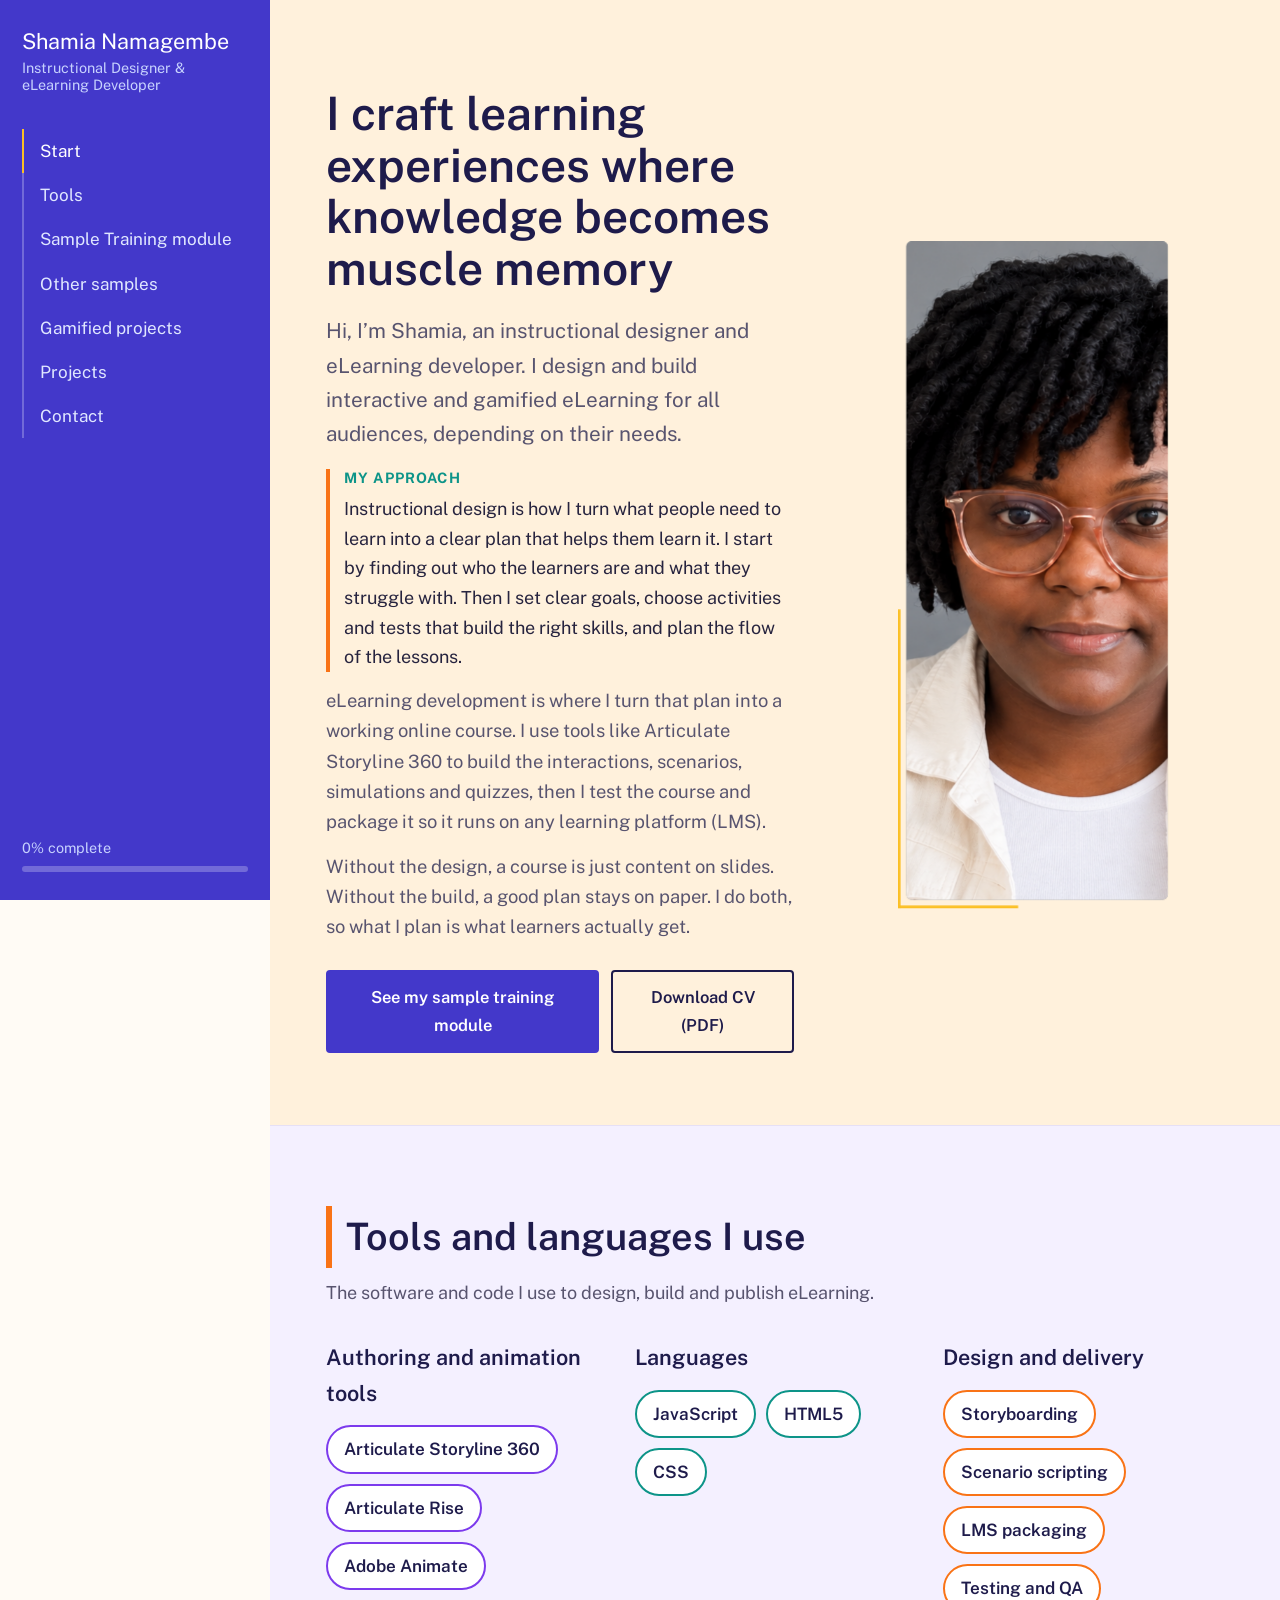
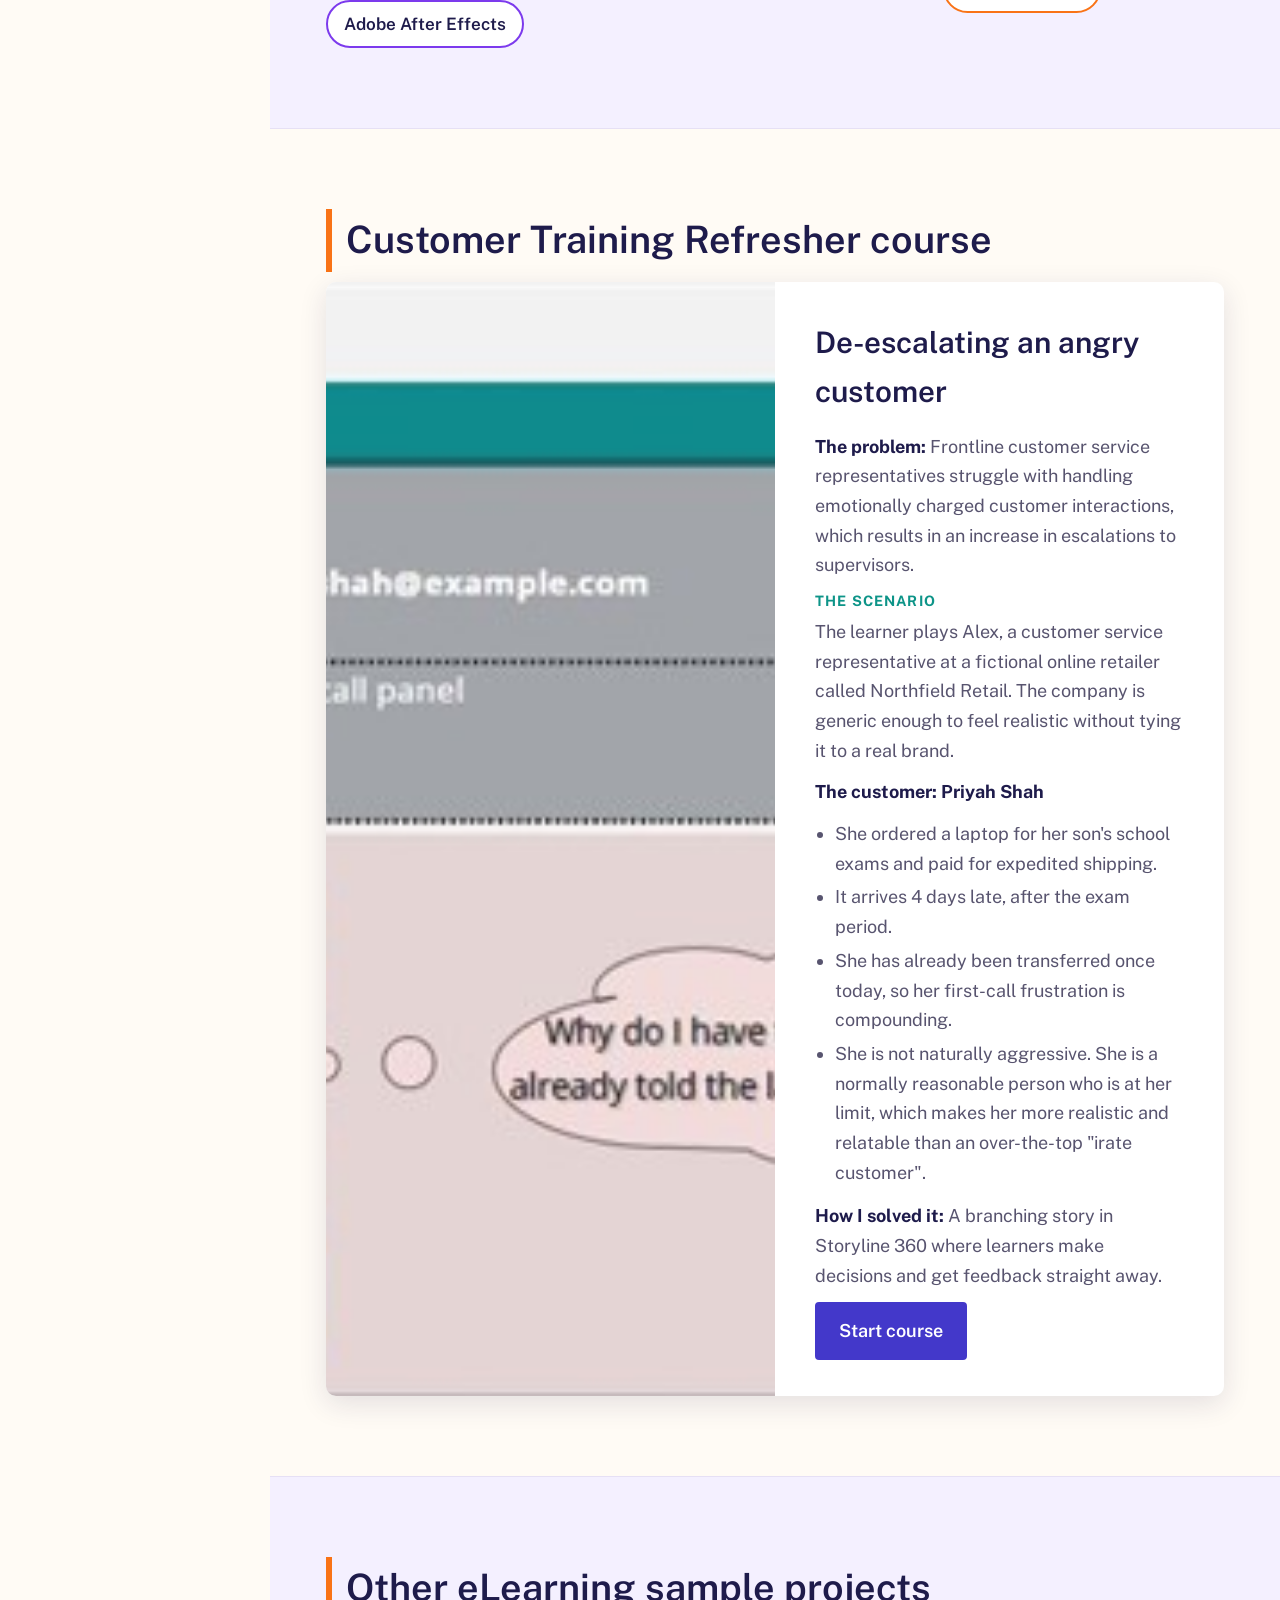
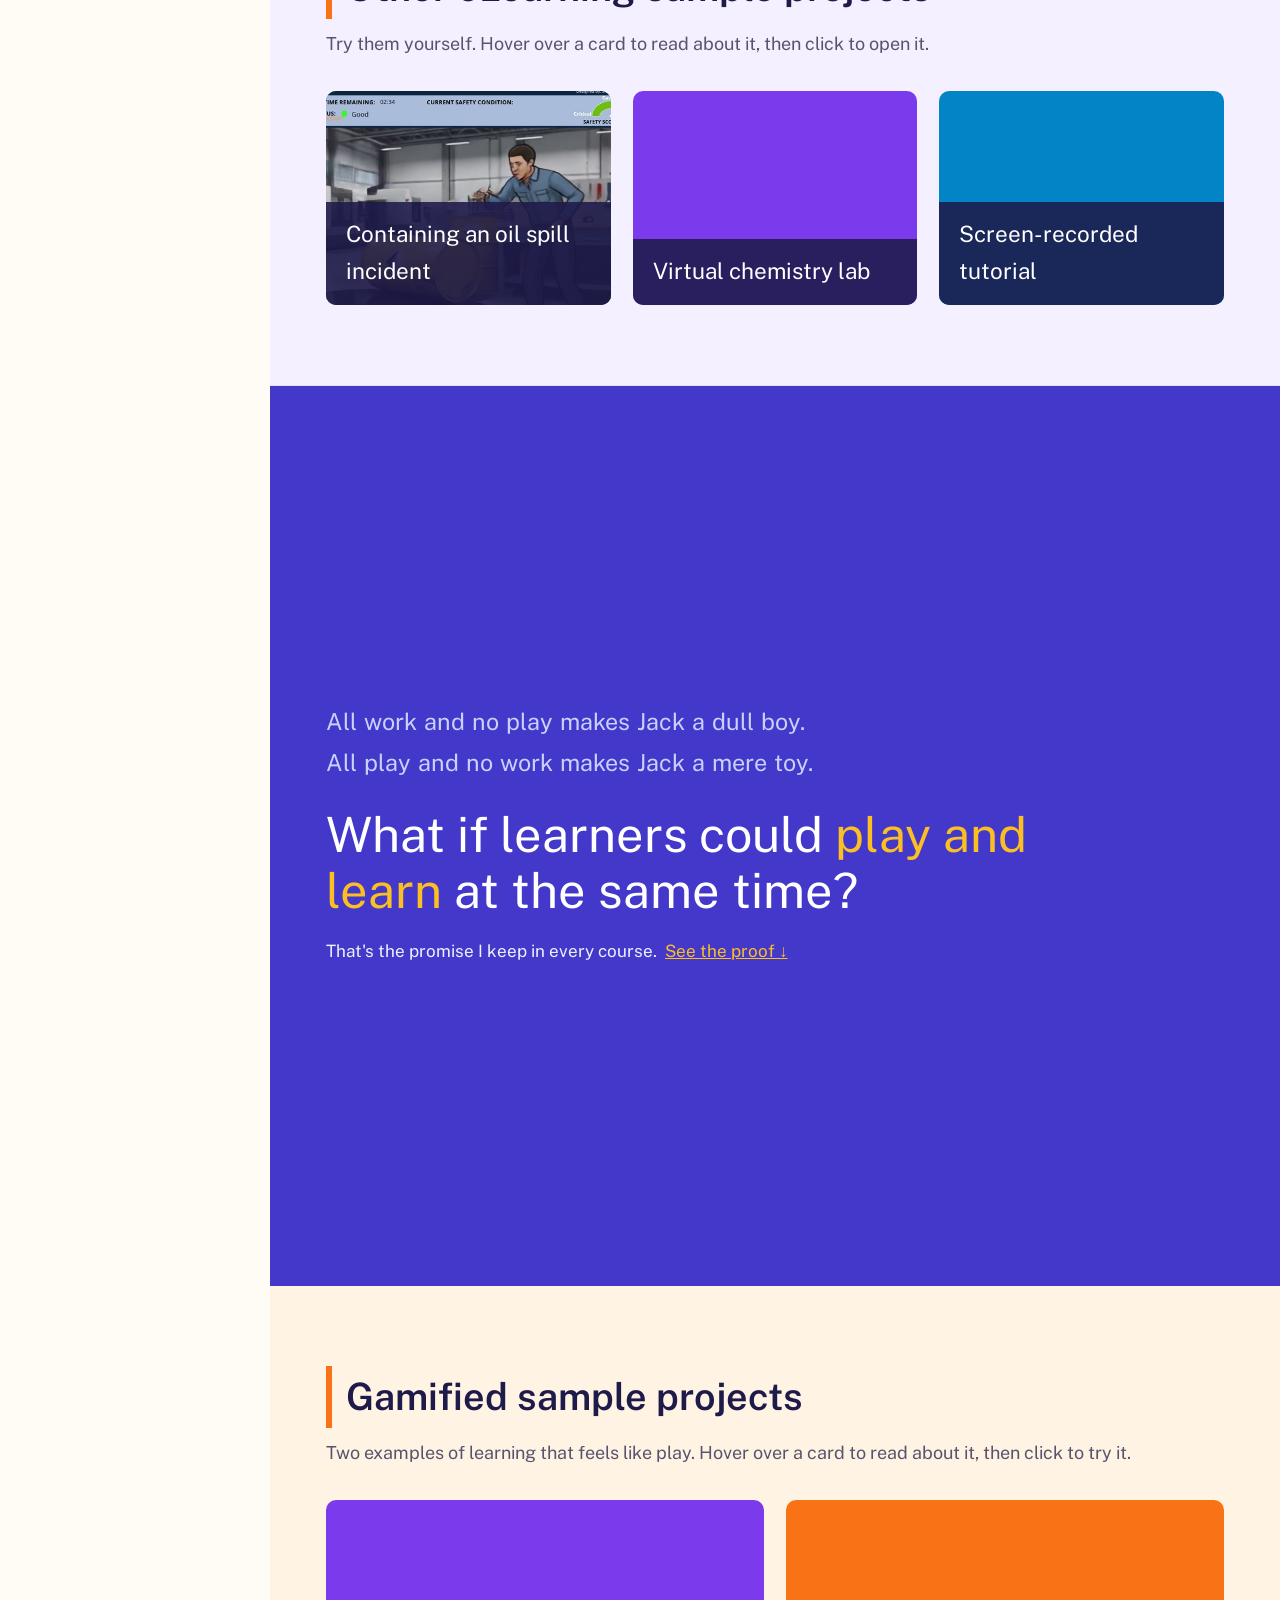
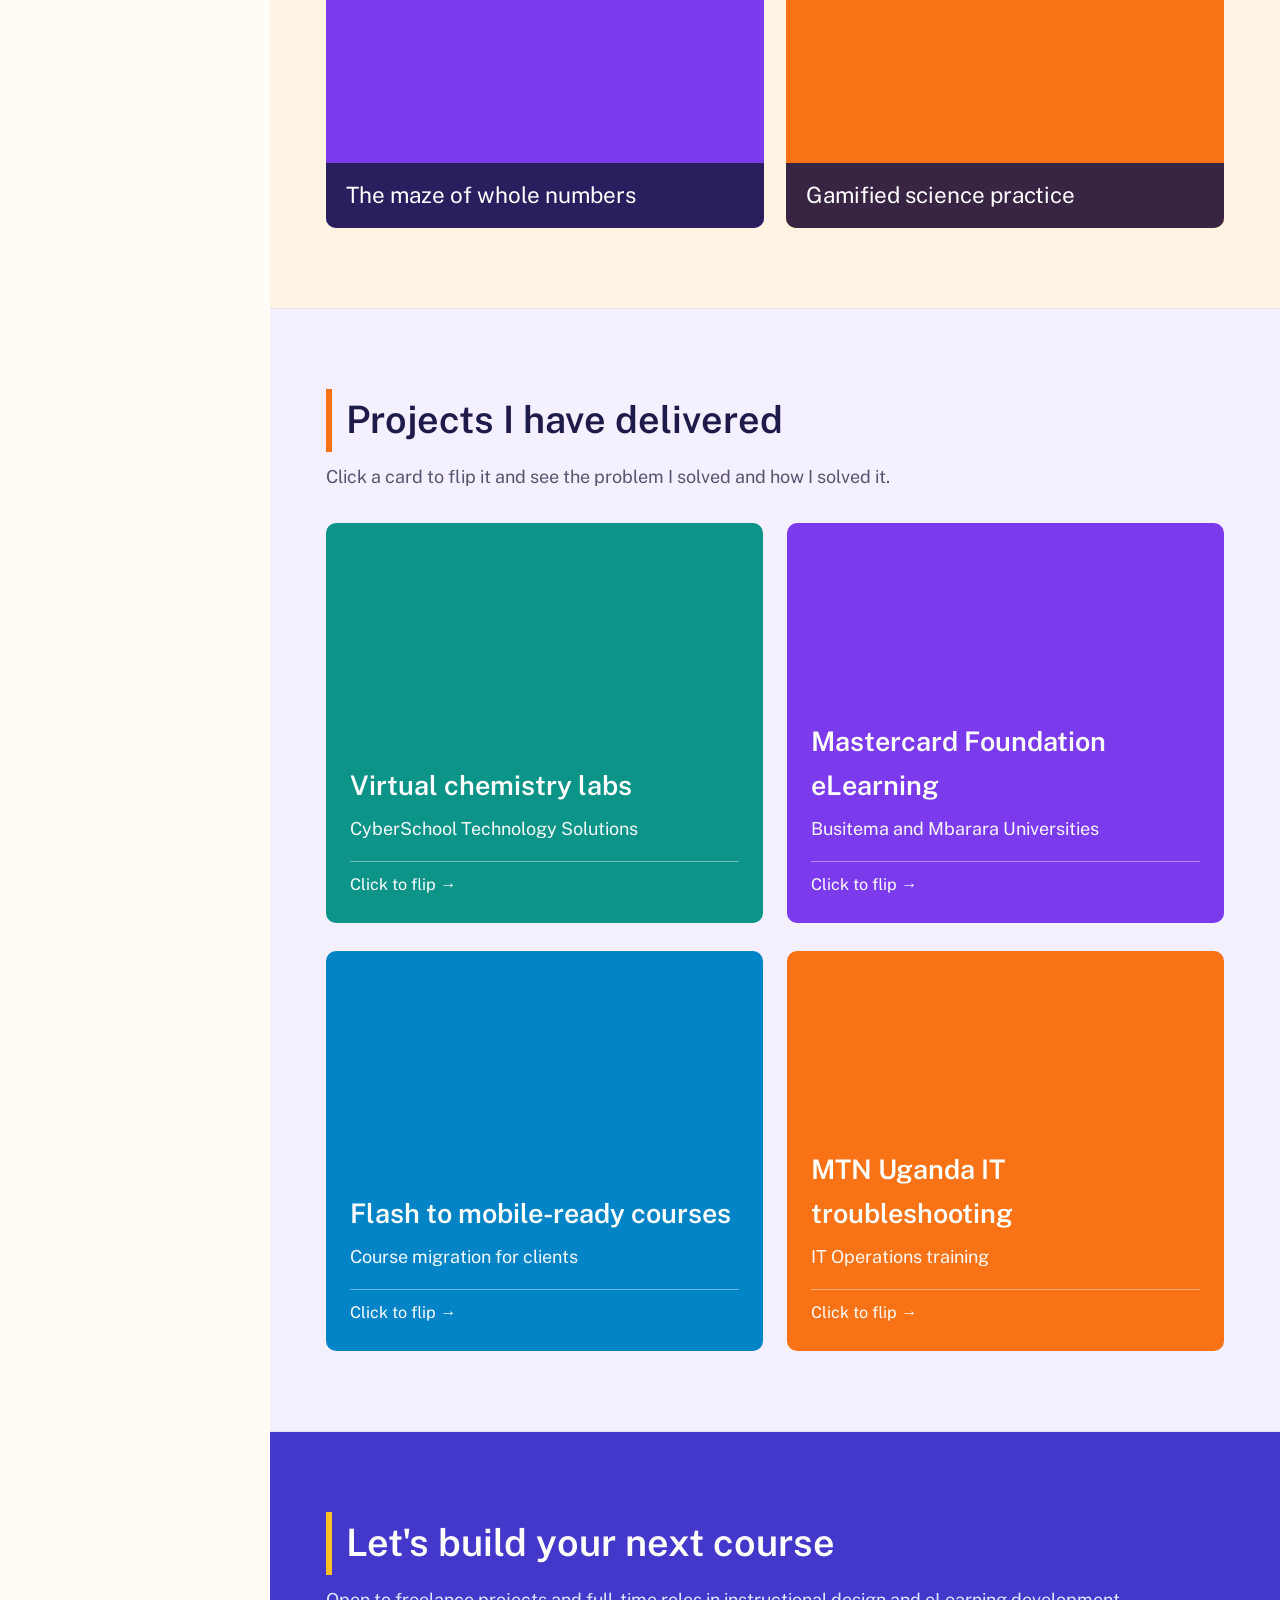
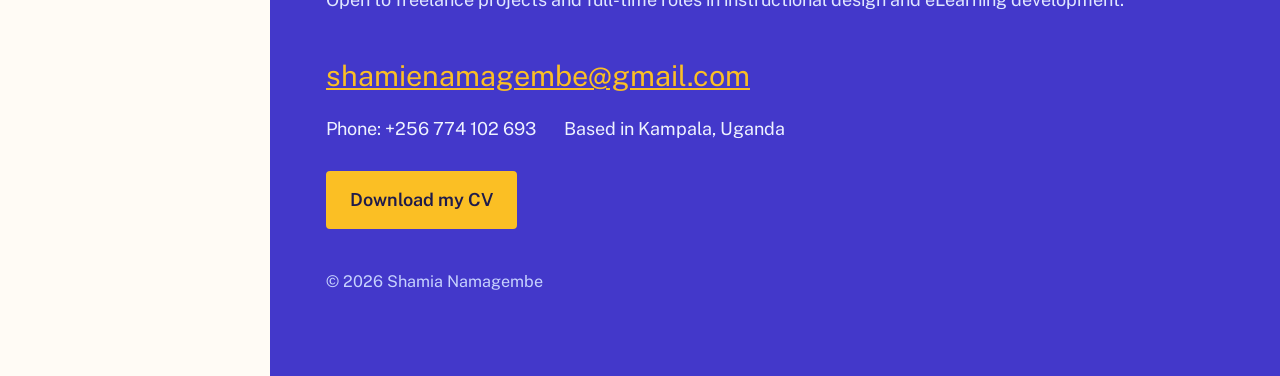
==== commit 0ca7405e: "Compressed the images" ====
--- a/index.html
+++ b/index.html
@@ -62,14 +62,14 @@
 @media (max-width:900px){.tgrid{grid-template-columns:1fr}}
 
 /* Promise band */
-.promise{background:var(--brand);color:#fff;padding:96px 0;border:0;overflow:hidden}
-.proverb{font-family:var(--serif);font-size:clamp(1.25rem,2.6vw,1.7rem);color:#C7D2FE;margin:0 0 10px;line-height:1.4}
+.promise{background:var(--brand);color:#fff;padding:32px 0;border:0;overflow:hidden;min-height:100vh;min-height:100svh;display:flex;align-items:center}.promise .in{width:100%}
+.proverb{font-family:var(--serif);font-size:clamp(.95rem,min(2vw,3.2vh),1.3rem);color:#C7D2FE;margin:0 0 8px;line-height:1.4}
 .proverb .w{display:inline-block;opacity:0;transform:translateX(-28px);margin-right:.3em;transition:opacity .5s,transform .5s;transition-delay:calc(var(--i)*.13s)}
 .promise.go .proverb .w{opacity:1;transform:none}
 .ask,.keep{opacity:0;transform:translateY(18px);transition:opacity .8s,transform .8s}
-.ask{font-family:var(--serif);font-size:clamp(2rem,5vw,3.3rem);line-height:1.15;margin:34px 0 0;max-width:20ch;transition-delay:2.9s}
+.ask{font-family:var(--serif);font-size:clamp(1.5rem,min(4vw,7vh),2.7rem);line-height:1.15;margin:min(28px,3vh) 0 0;max-width:24ch;transition-delay:2.9s}
 .ask em{font-style:normal;color:var(--amber)}
-.keep{color:#EEF2FF;margin:22px 0 0;transition-delay:3.7s}
+.keep{color:#EEF2FF;margin:min(18px,2.5vh) 0 0;font-size:.95rem;transition-delay:3.7s}
 .keep a{color:var(--amber);margin-left:8px}
 .promise.go .ask,.promise.go .keep{opacity:1;transform:none}
 
@@ -276,7 +276,7 @@
 f.addEventListener('click',t);f.addEventListener('keydown',e=>{if(e.key==='Enter'||e.key===' '){e.preventDefault();t()}})});
 let n=0;document.querySelectorAll('.proverb').forEach(p=>{p.setAttribute('aria-label',p.textContent);p.innerHTML=p.textContent.split(' ').map(w=>'<span class="w" aria-hidden="true" style="--i:'+(n++)+'">'+w+'</span>').join('')});
 const band=document.getElementById('promiseBand');
-new IntersectionObserver((es,o)=>es.forEach(e=>{if(e.isIntersecting){band.classList.add('go');o.disconnect()}}),{threshold:.45}).observe(band);
+new IntersectionObserver(es=>es.forEach(e=>{if(e.isIntersecting&&e.intersectionRatio>=.45)band.classList.add('go');else if(e.intersectionRatio===0)band.classList.remove('go')}),{threshold:[0,.45]}).observe(band);
 </script>
 </body>
 </html>
